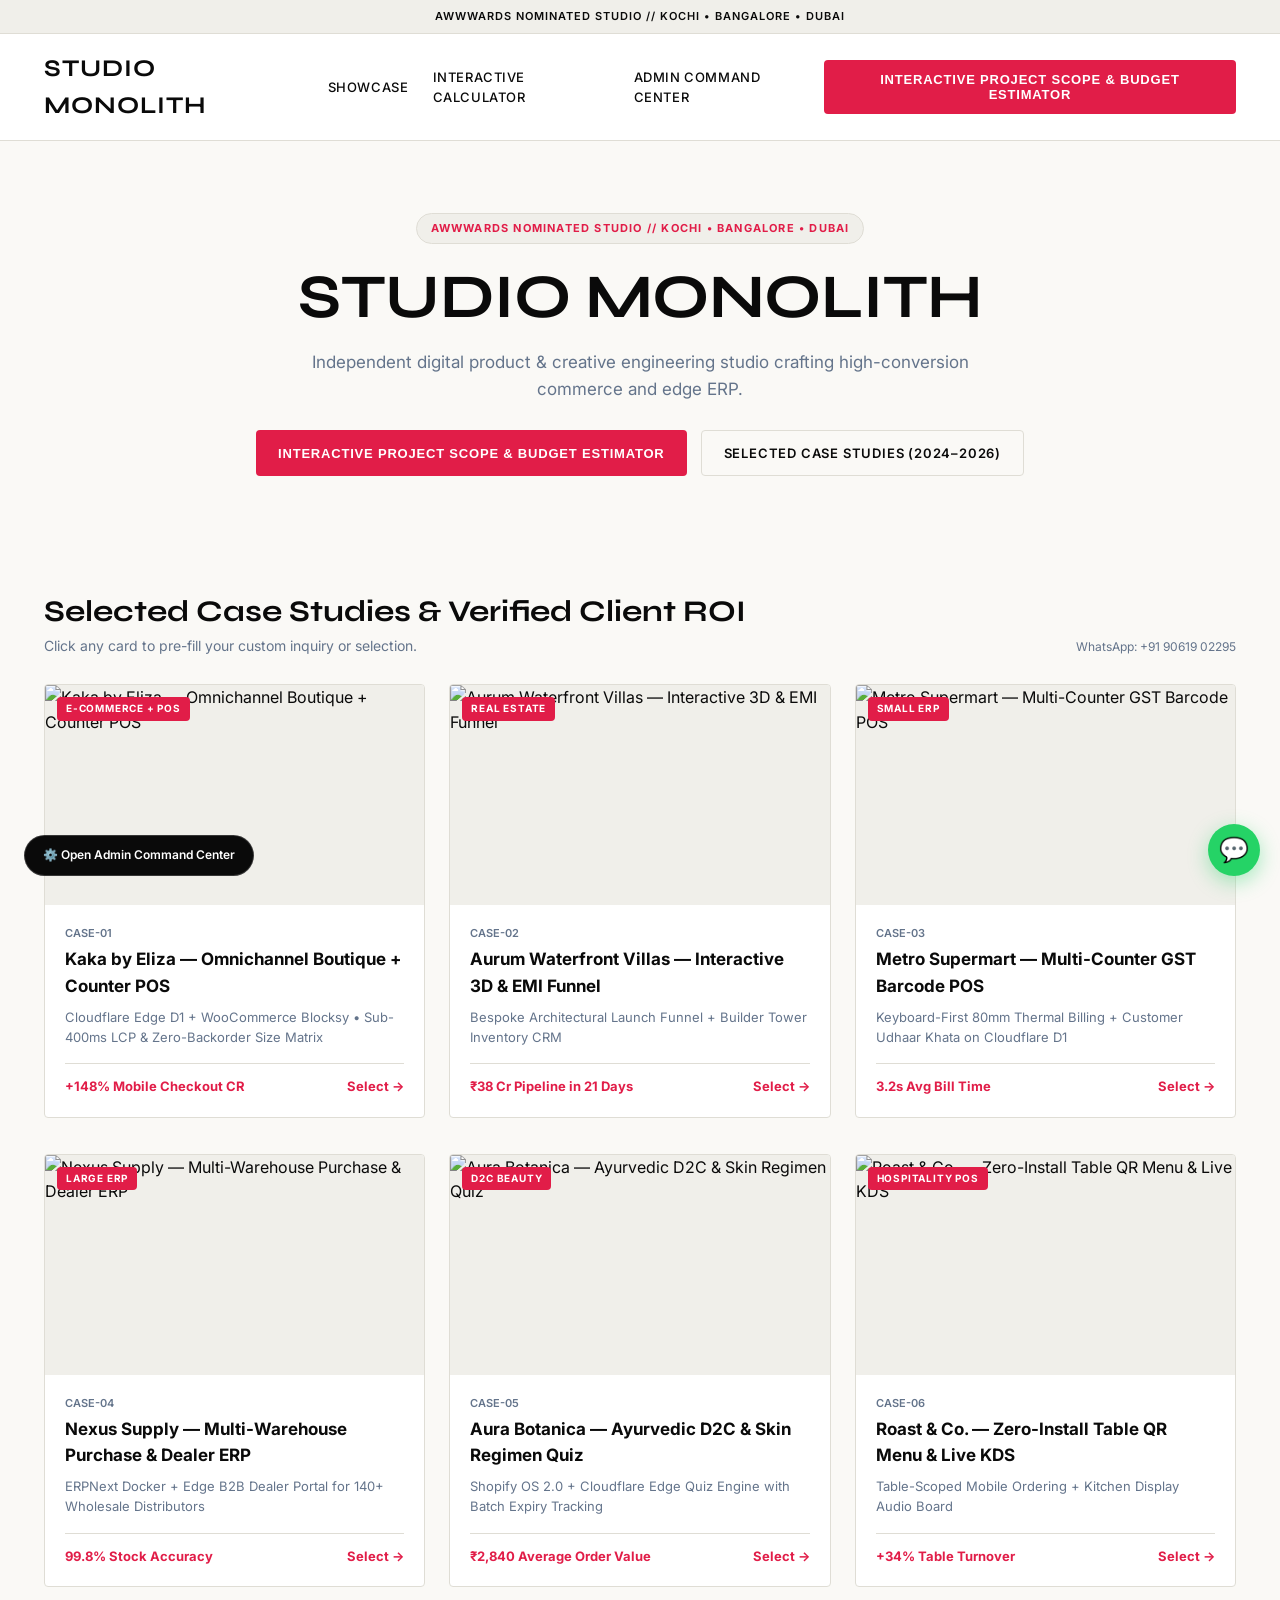
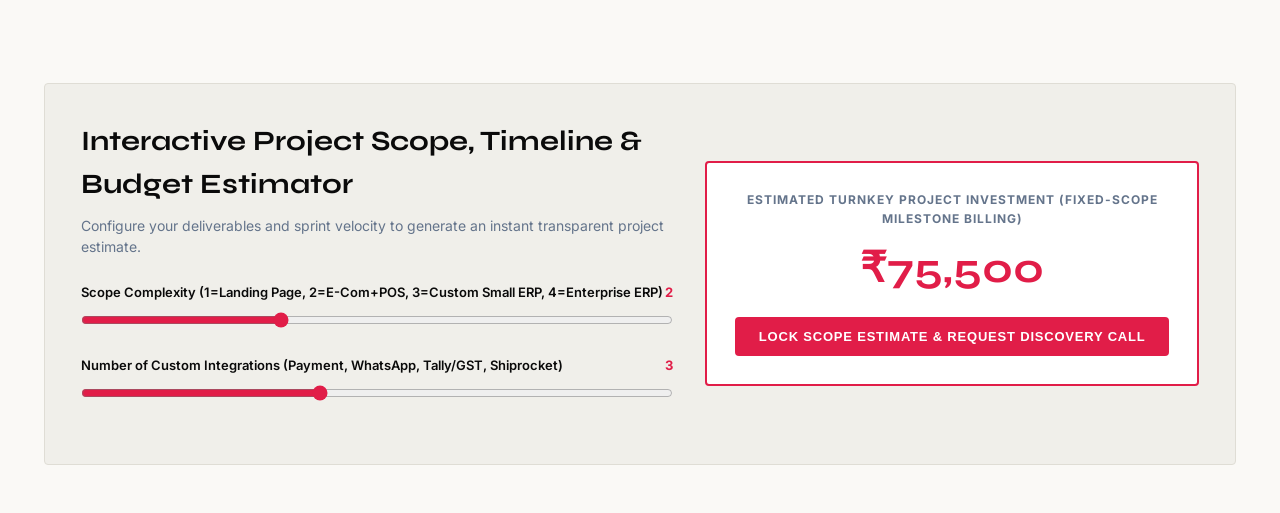
==== public/index.html @ 4041d714 "feat(tpl-port-agency-awwwards): Awwwards showcase + interactive calculator + admin command center + " ====
<!DOCTYPE html>
<html lang="en">
<head>
  <meta charset="UTF-8">
  <meta name="viewport" content="width=device-width, initial-scale=1.0">
  <title>STUDIO MONOLITH — Portfolio Showcase</title>
  <link rel="preconnect" href="https://fonts.googleapis.com">
  <link rel="preconnect" href="https://fonts.gstatic.com" crossorigin>
  <link href="https://fonts.googleapis.com/css2?family=Inter:wght@400;500;600;700&family=Syne:wght@700;800&display=swap" rel="stylesheet">
  <link rel="stylesheet" href="theme-tokens.css">
  <script src="whitelabel.js"></script>
  <style>
    * { box-sizing: border-box; margin: 0; padding: 0; }
    body {
      font-family: var(--font-primary);
      background-color: var(--bg-main);
      color: var(--color-dark);
      line-height: 1.55;
      -webkit-font-smoothing: antialiased;
    }
    .top-bar {
      background: var(--bg-canvas);
      color: var(--color-dark);
      font-size: 11px;
      font-weight: 600;
      letter-spacing: 1px;
      text-transform: uppercase;
      text-align: center;
      padding: 8px 16px;
      border-bottom: 1px solid var(--border-color);
    }
    header {
      position: sticky;
      top: 0;
      z-index: 100;
      background: rgba(255, 255, 255, 0.92);
      backdrop-filter: blur(12px);
      border-bottom: 1px solid var(--border-color);
    }
    .nav-container {
      max-width: 1240px;
      margin: 0 auto;
      padding: 16px 24px;
      display: flex;
      align-items: center;
      justify-content: space-between;
      gap: 16px;
    }
    .brand-logo {
      font-family: var(--font-accent);
      font-size: 24px;
      font-weight: 700;
      letter-spacing: 1px;
      text-transform: uppercase;
      color: var(--color-dark);
      text-decoration: none;
    }
    .brand-logo span {
      font-family: var(--font-primary);
      color: var(--color-primary);
      font-size: 12px;
      letter-spacing: 2px;
      display: block;
      margin-top: -2px;
    }
    nav.desktop-nav {
      display: flex;
      gap: 24px;
      align-items: center;
    }
    nav.desktop-nav a {
      color: var(--color-dark);
      text-decoration: none;
      font-size: 13px;
      font-weight: 500;
      text-transform: uppercase;
      letter-spacing: 0.6px;
    }
    nav.desktop-nav a:hover { color: var(--color-primary); }
    .btn-primary {
      background: var(--color-primary);
      color: #FFFFFF;
      border: none;
      padding: 12px 22px;
      border-radius: var(--radius);
      font-size: 13px;
      font-weight: 600;
      text-transform: uppercase;
      letter-spacing: 0.8px;
      cursor: pointer;
      text-decoration: none;
      display: inline-flex;
      align-items: center;
      gap: 8px;
      transition: transform 0.2s var(--ease-out-expo), opacity 0.2s;
    }
    .btn-primary:hover { transform: translateY(-2px); opacity: 0.94; }
    .btn-outline {
      background: transparent;
      color: var(--color-dark);
      border: 1px solid var(--border-color);
      padding: 12px 22px;
      border-radius: var(--radius);
      font-size: 13px;
      font-weight: 600;
      text-transform: uppercase;
      letter-spacing: 0.8px;
      cursor: pointer;
      text-decoration: none;
    }
    .hero-banner {
      padding: 72px 24px 64px;
      max-width: 1240px;
      margin: 0 auto;
      text-align: center;
    }
    .hero-pill {
      display: inline-block;
      background: var(--bg-canvas);
      border: 1px solid var(--border-color);
      color: var(--color-primary);
      font-size: 11px;
      font-weight: 700;
      letter-spacing: 1.2px;
      padding: 6px 14px;
      border-radius: 999px;
      margin-bottom: 20px;
    }
    .hero-banner h1 {
      font-family: var(--font-accent);
      font-size: clamp(34px, 5vw, 62px);
      line-height: 1.08;
      margin-bottom: 18px;
      letter-spacing: -0.5px;
    }
    .hero-banner p {
      font-size: 17px;
      color: #64748B;
      max-width: 680px;
      margin: 0 auto 28px;
    }
    .hero-actions {
      display: flex;
      gap: 14px;
      justify-content: center;
      flex-wrap: wrap;
    }
    .section-wrap {
      max-width: 1240px;
      margin: 0 auto;
      padding: 48px 24px;
    }
    .section-head {
      display: flex;
      align-items: flex-end;
      justify-content: space-between;
      margin-bottom: 28px;
      gap: 16px;
      flex-wrap: wrap;
    }
    .section-head h2 {
      font-family: var(--font-accent);
      font-size: 30px;
    }
    .bento-grid {
      display: grid;
      grid-template-columns: repeat(3, 1fr);
      gap: var(--grid-gap-desktop);
    }
    .bento-card {
      background: #FFFFFF;
      border: 1px solid var(--border-color);
      border-radius: var(--radius);
      overflow: hidden;
      display: flex;
      flex-direction: column;
      transition: transform 0.25s var(--ease-out-expo), border-color 0.25s;
    }
    .bento-card:hover {
      transform: translateY(-4px);
      border-color: var(--color-primary);
    }
    .bento-img-wrap {
      height: 220px;
      position: relative;
      background: var(--bg-canvas);
      overflow: hidden;
    }
    .bento-img-wrap img {
      width: 100%;
      height: 100%;
      object-fit: cover;
      transition: transform 0.5s var(--ease-out-expo);
    }
    .bento-card:hover .bento-img-wrap img { transform: scale(1.04); }
    .bento-badge {
      position: absolute;
      top: 12px;
      left: 12px;
      background: var(--color-primary);
      color: #FFF;
      font-size: 10px;
      font-weight: 700;
      letter-spacing: 0.8px;
      padding: 4px 9px;
      border-radius: var(--radius);
      text-transform: uppercase;
    }
    .bento-body {
      padding: 20px;
      display: flex;
      flex-direction: column;
      flex: 1;
    }
    .bento-code {
      font-size: 11px;
      color: #64748B;
      font-weight: 600;
      margin-bottom: 4px;
    }
    .bento-title {
      font-size: 17px;
      font-weight: 700;
      margin-bottom: 8px;
    }
    .bento-sub {
      font-size: 13px;
      color: #64748B;
      margin-bottom: 16px;
      flex: 1;
    }
    .bento-footer {
      display: flex;
      align-items: center;
      justify-content: space-between;
      padding-top: 12px;
      border-top: 1px solid var(--border-color);
      font-size: 13px;
      font-weight: 700;
      color: var(--color-primary);
    }
    /* Interactive Calculator Box */
    .calc-panel {
      background: var(--bg-canvas);
      border: 1px solid var(--border-color);
      border-radius: var(--radius);
      padding: 36px;
      display: grid;
      grid-template-columns: 1.2fr 1fr;
      gap: 32px;
      align-items: center;
    }
    .slider-group { margin-bottom: 20px; }
    .slider-group label {
      display: flex;
      justify-content: space-between;
      font-size: 13px;
      font-weight: 600;
      margin-bottom: 8px;
    }
    .slider-group input[type="range"] {
      width: 100%;
      accent-color: var(--color-primary);
      cursor: pointer;
    }
    .calc-result-card {
      background: #FFFFFF;
      border: 2px solid var(--color-primary);
      border-radius: var(--radius);
      padding: 28px;
      text-align: center;
    }
    .calc-result-val {
      font-family: var(--font-accent);
      font-size: 42px;
      font-weight: 700;
      color: var(--color-primary);
      margin: 8px 0 16px;
    }
    /* Lead Capture Modal */
    .modal-overlay {
      position: fixed;
      inset: 0;
      background: rgba(0, 0, 0, 0.68);
      backdrop-filter: blur(4px);
      z-index: 900;
      display: none;
      align-items: center;
      justify-content: center;
      padding: 16px;
    }
    .modal-overlay.open { display: flex; }
    .modal-box {
      background: #FFFFFF;
      color: var(--color-dark);
      border: 1px solid var(--border-color);
      border-radius: var(--radius);
      max-width: 500px;
      width: 100%;
      padding: 28px;
      position: relative;
    }
    .form-field { margin-bottom: 14px; }
    .form-field label {
      display: block;
      font-size: 11px;
      font-weight: 700;
      text-transform: uppercase;
      margin-bottom: 5px;
      color: #64748B;
    }
    .form-field input, .form-field select, .form-field textarea {
      width: 100%;
      padding: 10px 12px;
      background: var(--bg-main);
      color: var(--color-dark);
      border: 1px solid var(--border-color);
      border-radius: var(--radius);
      font-family: inherit;
      font-size: 14px;
    }
    .wa-float-btn {
      position: fixed;
      bottom: 24px;
      right: 20px;
      width: 52px;
      height: 52px;
      background: #25D366;
      border-radius: 50%;
      display: flex;
      align-items: center;
      justify-content: center;
      box-shadow: 0 6px 20px rgba(37, 211, 102, 0.4);
      z-index: 500;
      text-decoration: none;
      color: #FFF;
      font-size: 24px;
    }
    .admin-pill-floating {
      position: fixed;
      bottom: 24px;
      left: 24px;
      background: var(--color-dark);
      color: #FFF;
      padding: 10px 18px;
      border-radius: 999px;
      font-size: 12px;
      font-weight: 600;
      text-decoration: none;
      z-index: 500;
      border: 1px solid rgba(255,255,255,0.18);
    }
    @media (max-width: 860px) {
      .bento-grid { grid-template-columns: 1fr; gap: var(--grid-gap-mobile); }
      .calc-panel { grid-template-columns: 1fr; padding: 22px; }
      nav.desktop-nav { display: none; }
      .admin-pill-floating { display: none; }
    }
  </style>
</head>
<body>
  <div class="top-bar">AWWWARDS NOMINATED STUDIO // KOCHI • BANGALORE • DUBAI</div>

  <header>
    <div class="nav-container">
      <a href="#" class="brand-logo">STUDIO MONOLITH</a>
      <nav class="desktop-nav">
        <a href="#showcase">Showcase</a>
        <a href="#calculator">Interactive Calculator</a>
        <a href="admin.html">Admin Command Center</a>
      </nav>
      <button class="btn-primary" onclick="openLeadModal()">Interactive Project Scope & Budget Estimator</button>
    </div>
  </header>

  <section class="hero-banner">
    <span class="hero-pill">AWWWARDS NOMINATED STUDIO // KOCHI • BANGALORE • DUBAI</span>
    <h1 data-wl-brand>STUDIO MONOLITH</h1>
    <p data-wl-tagline>Independent digital product & creative engineering studio crafting high-conversion commerce and edge ERP.</p>
    <div class="hero-actions">
      <button class="btn-primary" onclick="openLeadModal()">Interactive Project Scope & Budget Estimator</button>
      <a href="#calculator" class="btn-outline">Selected Case Studies (2024–2026)</a>
    </div>
  </section>

  <section class="section-wrap" id="showcase">
    <div class="section-head">
      <div>
        <h2>Selected Case Studies & Verified Client ROI</h2>
        <p style="font-size:14px;color:#64748B;">Click any card to pre-fill your custom inquiry or selection.</p>
      </div>
      <div id="drawerWaText" style="font-size:12px;color:#64748B;">WhatsApp: +91 90619 02295</div>
    </div>

    <div class="bento-grid" id="bentoGrid"></div>
  </section>

  <section class="section-wrap" id="calculator">
    <div class="calc-panel">
      <div>
        <h2 style="font-family:var(--font-accent);font-size:28px;margin-bottom:8px;">Interactive Project Scope, Timeline & Budget Estimator</h2>
        <p style="font-size:14px;color:#64748B;margin-bottom:24px;">Configure your deliverables and sprint velocity to generate an instant transparent project estimate.</p>

        <div class="slider-group">
          <label>
            <span>Scope Complexity (1=Landing Page, 2=E-Com+POS, 3=Custom Small ERP, 4=Enterprise ERP)</span>
            <strong id="valSliderA" style="color:var(--color-primary);">2</strong>
          </label>
          <input type="range" id="sliderA" min="1" max="4" value="2" oninput="recalc()">
        </div>

        <div class="slider-group">
          <label>
            <span>Number of Custom Integrations (Payment, WhatsApp, Tally/GST, Shiprocket)</span>
            <strong id="valSliderB" style="color:var(--color-primary);">3</strong>
          </label>
          <input type="range" id="sliderB" min="1" max="6" value="3" oninput="recalc()">
        </div>
      </div>

      <div class="calc-result-card">
        <div style="font-size:12px;font-weight:700;text-transform:uppercase;letter-spacing:1px;color:#64748B;">
          Estimated Turnkey Project Investment (Fixed-Scope Milestone Billing)
        </div>
        <div class="calc-result-val" id="calcOutput">₹0</div>
        <button class="btn-primary" style="width:100%;justify-content:center;" onclick="openLeadModalWithCalc()">
          Lock Scope Estimate & Request Discovery Call
        </button>
      </div>
    </div>
  </section>

  <!-- Interactive Lead / Booking / Proofing Modal -->
  <div class="modal-overlay" id="leadModal">
    <div class="modal-box">
      <div style="display:flex;justify-content:space-between;align-items:center;margin-bottom:16px;">
        <h3 style="font-family:var(--font-accent);font-size:22px;">Lock Scope Estimate & Request Discovery Call</h3>
        <button onclick="closeLeadModal()" style="background:none;border:none;color:inherit;font-size:18px;cursor:pointer;">✕</button>
      </div>
      <form onsubmit="submitLead(event)">
        <div class="form-field">
          <label>Full Name / Organization *</label>
          <input type="text" id="leadName" required placeholder="e.g. Rahul Menon">
        </div>
        <div class="form-field">
          <label>WhatsApp / Mobile Number *</label>
          <input type="tel" id="leadPhone" required placeholder="919876543210">
        </div>
        <div class="form-field">
          <label>Selected Configuration & Estimate</label>
          <input type="text" id="leadDetail" readonly>
        </div>
        <button type="submit" class="btn-primary" style="width:100%;justify-content:center;" id="leadSubmitBtn">
          Confirm & Sync to Admin Hub
        </button>
      </form>
      <div id="leadSuccessBox" style="display:none;margin-top:16px;padding:14px;background:var(--bg-canvas);border:1px solid var(--color-primary);border-radius:var(--radius);font-size:13px;"></div>
    </div>
  </div>

  <a href="admin.html" class="admin-pill-floating">⚙️ Open Admin Command Center</a>
  <a id="floatingWaBtn" href="https://wa.me/919061902295" target="_blank" class="wa-float-btn" title="Chat on WhatsApp">💬</a>

  <script>
    const ITEMS = [
  {
    "code": "CASE-01",
    "title": "Kaka by Eliza — Omnichannel Boutique + Counter POS",
    "sub": "Cloudflare Edge D1 + WooCommerce Blocksy • Sub-400ms LCP & Zero-Backorder Size Matrix",
    "metric": "+148% Mobile Checkout CR",
    "badge": "E-COMMERCE + POS",
    "img": "https://images.unsplash.com/photo-1441986300917-64674bd600d8?auto=format&fit=crop&w=800&q=80"
  },
  {
    "code": "CASE-02",
    "title": "Aurum Waterfront Villas — Interactive 3D & EMI Funnel",
    "sub": "Bespoke Architectural Launch Funnel + Builder Tower Inventory CRM",
    "metric": "₹38 Cr Pipeline in 21 Days",
    "badge": "REAL ESTATE",
    "img": "https://images.unsplash.com/photo-1600585154340-be6161a56a0c?auto=format&fit=crop&w=800&q=80"
  },
  {
    "code": "CASE-03",
    "title": "Metro Supermart — Multi-Counter GST Barcode POS",
    "sub": "Keyboard-First 80mm Thermal Billing + Customer Udhaar Khata on Cloudflare D1",
    "metric": "3.2s Avg Bill Time",
    "badge": "SMALL ERP",
    "img": "https://images.unsplash.com/photo-1556742049-0cfed4f6a45d?auto=format&fit=crop&w=800&q=80"
  },
  {
    "code": "CASE-04",
    "title": "Nexus Supply — Multi-Warehouse Purchase & Dealer ERP",
    "sub": "ERPNext Docker + Edge B2B Dealer Portal for 140+ Wholesale Distributors",
    "metric": "99.8% Stock Accuracy",
    "badge": "LARGE ERP",
    "img": "https://images.unsplash.com/photo-1586528116311-ad8dd3c8310d?auto=format&fit=crop&w=800&q=80"
  },
  {
    "code": "CASE-05",
    "title": "Aura Botanica — Ayurvedic D2C & Skin Regimen Quiz",
    "sub": "Shopify OS 2.0 + Cloudflare Edge Quiz Engine with Batch Expiry Tracking",
    "metric": "₹2,840 Average Order Value",
    "badge": "D2C BEAUTY",
    "img": "https://images.unsplash.com/photo-1522335789203-aabd1fc54bc9?auto=format&fit=crop&w=800&q=80"
  },
  {
    "code": "CASE-06",
    "title": "Roast & Co. — Zero-Install Table QR Menu & Live KDS",
    "sub": "Table-Scoped Mobile Ordering + Kitchen Display Audio Board",
    "metric": "+34% Table Turnover",
    "badge": "HOSPITALITY POS",
    "img": "https://images.unsplash.com/photo-1554118811-1e0d58224f24?auto=format&fit=crop&w=800&q=80"
  }
];
    let selectedItemTitle = ITEMS[0].title;
    let currentCalcFormatted = '';

    function renderGrid() {
      const grid = document.getElementById('bentoGrid');
      grid.innerHTML = ITEMS.map((item, idx) => `
        <article class="bento-card" onclick="selectCard(${idx})">
          <div class="bento-img-wrap">
            <img src="${item.img}" alt="${item.title}" loading="lazy">
            <span class="bento-badge">${item.badge}</span>
          </div>
          <div class="bento-body">
            <div class="bento-code">${item.code}</div>
            <div class="bento-title">${item.title}</div>
            <div class="bento-sub">${item.sub}</div>
            <div class="bento-footer">
              <span>${item.metric}</span>
              <span>Select →</span>
            </div>
          </div>
        </article>
      `).join('');
    }

    function recalc() {
      const team = Number(document.getElementById('sliderA').value);
      const hours = Number(document.getElementById('sliderB').value);
      document.getElementById('valSliderA').textContent = team;
      document.getElementById('valSliderB').textContent = hours;
      const raw = team * 25000 + hours * 8500;
      currentCalcFormatted = '₹' + Number(raw).toLocaleString('en-IN');
      document.getElementById('calcOutput').textContent = currentCalcFormatted;
    }

    function selectCard(idx) {
      selectedItemTitle = ITEMS[idx].title + ' (' + ITEMS[idx].metric + ')';
      openLeadModalWithCalc();
    }

    function openLeadModal() {
      document.getElementById('leadDetail').value = selectedItemTitle + ' • Est: ' + currentCalcFormatted;
      document.getElementById('leadSuccessBox').style.display = 'none';
      document.getElementById('leadModal').classList.add('open');
    }

    function openLeadModalWithCalc() {
      openLeadModal();
    }

    function closeLeadModal() {
      document.getElementById('leadModal').classList.remove('open');
    }

    async function submitLead(e) {
      e.preventDefault();
      const name = document.getElementById('leadName').value.trim();
      const phone = document.getElementById('leadPhone').value.trim();
      const detail = document.getElementById('leadDetail').value.trim();
      const entry = {
        id: 'REQ-' + Math.floor(1000 + Math.random() * 9000),
        name,
        phone,
        detail,
        status: 'NEW INQUIRY',
        amount: currentCalcFormatted,
        createdAt: new Date().toISOString()
      };

      try {
        const stored = JSON.parse(localStorage.getItem('bmad_leads_tpl-port-agency-awwwards') || '[]');
        stored.unshift(entry);
        localStorage.setItem('bmad_leads_tpl-port-agency-awwwards', JSON.stringify(stored));
        fetch('/api/leads', {
          method: 'POST',
          headers: { 'Content-Type': 'application/json' },
          body: JSON.stringify(entry)
        }).catch(() => {});
      } catch (err) {}

      const box = document.getElementById('leadSuccessBox');
      box.style.display = 'block';
      box.innerHTML = '✓ <strong>Confirmed (' + entry.id + ')!</strong> Your request is live in the <a href="admin.html" style="color:var(--color-primary);font-weight:700;">Admin Command Center</a>.';
    }

    renderGrid();
    recalc();
  </script>
</body>
</html>
---- public/theme-tokens.css ----
/* Extracted via tpl-tools-design-extractor (Kinetic Typography Creative Studio (Locomotive / Studio Freight Style)) */
:root {
  --font-primary: 'Inter', sans-serif;
  --font-accent: 'Syne', sans-serif;
  --color-primary: #E11D48;
  --brand-primary: var(--color-primary);
  --color-dark: #0A0A0A;
  --brand-dark: var(--color-dark);
  --bg-main: #FAF9F6;
  --bg-canvas: #F0EFEA;
  --bg-sand: var(--bg-canvas);
  --border-color: #DFDDD5;
  --grid-gap-desktop: 36px 24px;
  --grid-gap-mobile: 20px 16px;
  --radius: 4px;
  --ease-out-expo: cubic-bezier(0.16, 1, 0.3, 1);
}
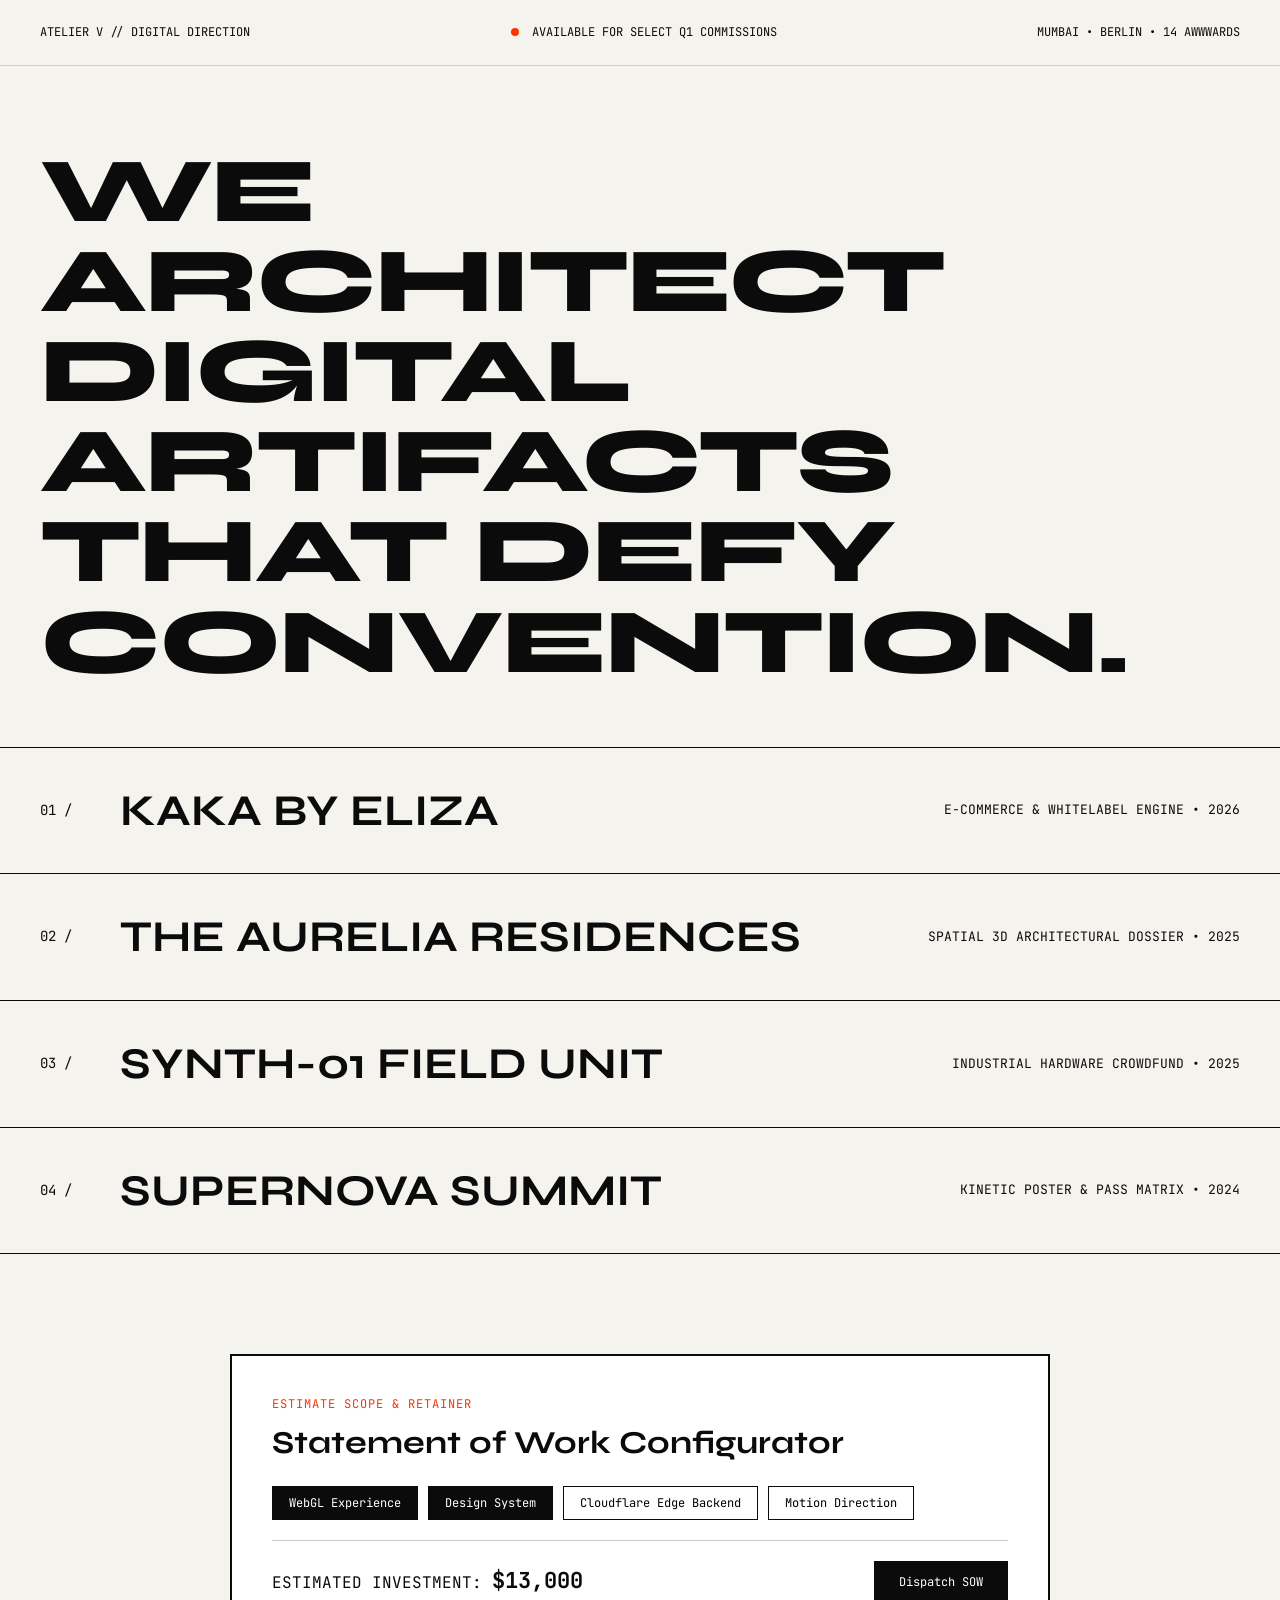
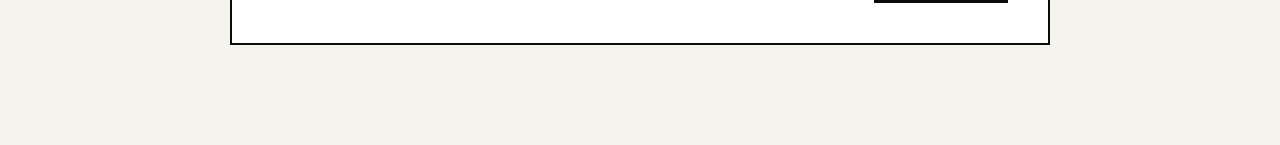
==== commit 79f81443: "feat(design): implement genuine distinct Awwwards movement blueprint (C5/R8)" ====
--- a/public/index.html
+++ b/public/index.html
@@ -3,601 +3,202 @@
 <head>
   <meta charset="UTF-8">
   <meta name="viewport" content="width=device-width, initial-scale=1.0">
-  <title>STUDIO MONOLITH — Portfolio Showcase</title>
+  <title data-wl-brand>ATELIER V // DIGITAL DIRECTION</title>
   <link rel="preconnect" href="https://fonts.googleapis.com">
   <link rel="preconnect" href="https://fonts.gstatic.com" crossorigin>
-  <link href="https://fonts.googleapis.com/css2?family=Inter:wght@400;500;600;700&family=Syne:wght@700;800&display=swap" rel="stylesheet">
+  <link href="https://fonts.googleapis.com/css2?family=JetBrains+Mono:wght@400;500&family=Plus+Jakarta+Sans:wght@400;500;600;700&family=Syne:wght@700;800&display=swap" rel="stylesheet">
   <link rel="stylesheet" href="theme-tokens.css">
   <script src="whitelabel.js"></script>
   <style>
     * { box-sizing: border-box; margin: 0; padding: 0; }
     body {
-      font-family: var(--font-primary);
-      background-color: var(--bg-main);
-      color: var(--color-dark);
-      line-height: 1.55;
-      -webkit-font-smoothing: antialiased;
-    }
-    .top-bar {
-      background: var(--bg-canvas);
-      color: var(--color-dark);
-      font-size: 11px;
-      font-weight: 600;
-      letter-spacing: 1px;
+      background: var(--bg-main, #F5F3EE);
+      color: var(--color-dark, #0B0B0B);
+      font-family: var(--font-primary, 'Plus Jakarta Sans', sans-serif);
+      line-height: 1.4;
+      overflow-x: hidden;
+    }
+    .studio-bar {
+      padding: 24px 40px;
+      display: flex;
+      justify-content: space-between;
+      align-items: center;
+      font-family: var(--font-mono, monospace);
+      font-size: 12px;
+      border-bottom: 1px solid var(--borderColor, #D4D0C8);
+    }
+    .avail-dot { width: 8px; height: 8px; background: var(--color-primary, #FF3300); border-radius: 50%; display: inline-block; margin-right: 6px; }
+
+    /* Monumental Statement Hero */
+    .hero-statement {
+      padding: 80px 40px 60px;
+      max-width: 1300px;
+    }
+    .hero-statement h1 {
+      font-family: var(--font-accent, 'Syne', sans-serif);
+      font-size: clamp(40px, 7.5vw, 92px);
+      line-height: 0.98;
+      letter-spacing: -2px;
+      font-weight: 800;
       text-transform: uppercase;
-      text-align: center;
-      padding: 8px 16px;
-      border-bottom: 1px solid var(--border-color);
-    }
-    header {
-      position: sticky;
-      top: 0;
-      z-index: 100;
-      background: rgba(255, 255, 255, 0.92);
-      backdrop-filter: blur(12px);
-      border-bottom: 1px solid var(--border-color);
-    }
-    .nav-container {
-      max-width: 1240px;
-      margin: 0 auto;
-      padding: 16px 24px;
+    }
+
+    /* Zero Card Grid: Full-Width Numbered Index Rows */
+    .index-table {
+      width: 100%;
+      border-top: 1px solid var(--color-dark, #0B0B0B);
+      margin-bottom: 100px;
+    }
+    .index-row {
       display: flex;
       align-items: center;
       justify-content: space-between;
-      gap: 16px;
-    }
-    .brand-logo {
+      padding: 32px 40px;
+      border-bottom: 1px solid var(--color-dark, #0B0B0B);
+      cursor: pointer;
+      position: relative;
+      transition: background 0.3s, color 0.3s;
+    }
+    .index-row:hover {
+      background: var(--color-dark, #0B0B0B);
+      color: #F5F3EE;
+    }
+    .index-num {
+      font-family: var(--font-mono);
+      font-size: 14px;
+      width: 80px;
+    }
+    .index-name {
       font-family: var(--font-accent);
-      font-size: 24px;
-      font-weight: 700;
-      letter-spacing: 1px;
-      text-transform: uppercase;
-      color: var(--color-dark);
-      text-decoration: none;
-    }
-    .brand-logo span {
-      font-family: var(--font-primary);
-      color: var(--color-primary);
-      font-size: 12px;
-      letter-spacing: 2px;
-      display: block;
-      margin-top: -2px;
-    }
-    nav.desktop-nav {
-      display: flex;
-      gap: 24px;
-      align-items: center;
-    }
-    nav.desktop-nav a {
-      color: var(--color-dark);
-      text-decoration: none;
-      font-size: 13px;
-      font-weight: 500;
-      text-transform: uppercase;
-      letter-spacing: 0.6px;
-    }
-    nav.desktop-nav a:hover { color: var(--color-primary); }
-    .btn-primary {
-      background: var(--color-primary);
-      color: #FFFFFF;
-      border: none;
-      padding: 12px 22px;
-      border-radius: var(--radius);
-      font-size: 13px;
-      font-weight: 600;
-      text-transform: uppercase;
-      letter-spacing: 0.8px;
-      cursor: pointer;
-      text-decoration: none;
-      display: inline-flex;
-      align-items: center;
-      gap: 8px;
-      transition: transform 0.2s var(--ease-out-expo), opacity 0.2s;
-    }
-    .btn-primary:hover { transform: translateY(-2px); opacity: 0.94; }
-    .btn-outline {
-      background: transparent;
-      color: var(--color-dark);
-      border: 1px solid var(--border-color);
-      padding: 12px 22px;
-      border-radius: var(--radius);
-      font-size: 13px;
-      font-weight: 600;
-      text-transform: uppercase;
-      letter-spacing: 0.8px;
-      cursor: pointer;
-      text-decoration: none;
-    }
-    .hero-banner {
-      padding: 72px 24px 64px;
-      max-width: 1240px;
-      margin: 0 auto;
-      text-align: center;
-    }
-    .hero-pill {
-      display: inline-block;
-      background: var(--bg-canvas);
-      border: 1px solid var(--border-color);
-      color: var(--color-primary);
-      font-size: 11px;
-      font-weight: 700;
-      letter-spacing: 1.2px;
-      padding: 6px 14px;
-      border-radius: 999px;
-      margin-bottom: 20px;
-    }
-    .hero-banner h1 {
-      font-family: var(--font-accent);
-      font-size: clamp(34px, 5vw, 62px);
-      line-height: 1.08;
-      margin-bottom: 18px;
-      letter-spacing: -0.5px;
-    }
-    .hero-banner p {
-      font-size: 17px;
-      color: #64748B;
-      max-width: 680px;
-      margin: 0 auto 28px;
-    }
-    .hero-actions {
-      display: flex;
-      gap: 14px;
-      justify-content: center;
-      flex-wrap: wrap;
-    }
-    .section-wrap {
-      max-width: 1240px;
-      margin: 0 auto;
-      padding: 48px 24px;
-    }
-    .section-head {
-      display: flex;
-      align-items: flex-end;
-      justify-content: space-between;
-      margin-bottom: 28px;
-      gap: 16px;
-      flex-wrap: wrap;
-    }
-    .section-head h2 {
-      font-family: var(--font-accent);
-      font-size: 30px;
-    }
-    .bento-grid {
-      display: grid;
-      grid-template-columns: repeat(3, 1fr);
-      gap: var(--grid-gap-desktop);
-    }
-    .bento-card {
-      background: #FFFFFF;
-      border: 1px solid var(--border-color);
-      border-radius: var(--radius);
-      overflow: hidden;
-      display: flex;
-      flex-direction: column;
-      transition: transform 0.25s var(--ease-out-expo), border-color 0.25s;
-    }
-    .bento-card:hover {
-      transform: translateY(-4px);
-      border-color: var(--color-primary);
-    }
-    .bento-img-wrap {
-      height: 220px;
-      position: relative;
-      background: var(--bg-canvas);
-      overflow: hidden;
-    }
-    .bento-img-wrap img {
-      width: 100%;
-      height: 100%;
-      object-fit: cover;
-      transition: transform 0.5s var(--ease-out-expo);
-    }
-    .bento-card:hover .bento-img-wrap img { transform: scale(1.04); }
-    .bento-badge {
-      position: absolute;
-      top: 12px;
-      left: 12px;
-      background: var(--color-primary);
-      color: #FFF;
-      font-size: 10px;
-      font-weight: 700;
-      letter-spacing: 0.8px;
-      padding: 4px 9px;
-      border-radius: var(--radius);
-      text-transform: uppercase;
-    }
-    .bento-body {
-      padding: 20px;
-      display: flex;
-      flex-direction: column;
-      flex: 1;
-    }
-    .bento-code {
-      font-size: 11px;
-      color: #64748B;
-      font-weight: 600;
-      margin-bottom: 4px;
-    }
-    .bento-title {
-      font-size: 17px;
-      font-weight: 700;
-      margin-bottom: 8px;
-    }
-    .bento-sub {
-      font-size: 13px;
-      color: #64748B;
-      margin-bottom: 16px;
-      flex: 1;
-    }
-    .bento-footer {
-      display: flex;
-      align-items: center;
-      justify-content: space-between;
-      padding-top: 12px;
-      border-top: 1px solid var(--border-color);
-      font-size: 13px;
-      font-weight: 700;
-      color: var(--color-primary);
-    }
-    /* Interactive Calculator Box */
-    .calc-panel {
-      background: var(--bg-canvas);
-      border: 1px solid var(--border-color);
-      border-radius: var(--radius);
-      padding: 36px;
-      display: grid;
-      grid-template-columns: 1.2fr 1fr;
-      gap: 32px;
-      align-items: center;
-    }
-    .slider-group { margin-bottom: 20px; }
-    .slider-group label {
-      display: flex;
-      justify-content: space-between;
-      font-size: 13px;
-      font-weight: 600;
-      margin-bottom: 8px;
-    }
-    .slider-group input[type="range"] {
-      width: 100%;
-      accent-color: var(--color-primary);
-      cursor: pointer;
-    }
-    .calc-result-card {
-      background: #FFFFFF;
-      border: 2px solid var(--color-primary);
-      border-radius: var(--radius);
-      padding: 28px;
-      text-align: center;
-    }
-    .calc-result-val {
-      font-family: var(--font-accent);
-      font-size: 42px;
-      font-weight: 700;
-      color: var(--color-primary);
-      margin: 8px 0 16px;
-    }
-    /* Lead Capture Modal */
-    .modal-overlay {
-      position: fixed;
-      inset: 0;
-      background: rgba(0, 0, 0, 0.68);
-      backdrop-filter: blur(4px);
-      z-index: 900;
-      display: none;
-      align-items: center;
-      justify-content: center;
-      padding: 16px;
-    }
-    .modal-overlay.open { display: flex; }
-    .modal-box {
-      background: #FFFFFF;
-      color: var(--color-dark);
-      border: 1px solid var(--border-color);
-      border-radius: var(--radius);
-      max-width: 500px;
-      width: 100%;
-      padding: 28px;
-      position: relative;
-    }
-    .form-field { margin-bottom: 14px; }
-    .form-field label {
-      display: block;
-      font-size: 11px;
+      font-size: clamp(24px, 3.5vw, 44px);
       font-weight: 700;
       text-transform: uppercase;
-      margin-bottom: 5px;
-      color: #64748B;
-    }
-    .form-field input, .form-field select, .form-field textarea {
-      width: 100%;
-      padding: 10px 12px;
-      background: var(--bg-main);
-      color: var(--color-dark);
-      border: 1px solid var(--border-color);
-      border-radius: var(--radius);
-      font-family: inherit;
-      font-size: 14px;
-    }
-    .wa-float-btn {
+      flex: 1;
+    }
+    .index-meta {
+      font-family: var(--font-mono);
+      font-size: 13px;
+      text-align: right;
+    }
+
+    /* Floating Image Preview on Hover */
+    .hover-preview {
       position: fixed;
-      bottom: 24px;
-      right: 20px;
-      width: 52px;
-      height: 52px;
-      background: #25D366;
-      border-radius: 50%;
-      display: flex;
-      align-items: center;
-      justify-content: center;
-      box-shadow: 0 6px 20px rgba(37, 211, 102, 0.4);
-      z-index: 500;
-      text-decoration: none;
-      color: #FFF;
-      font-size: 24px;
-    }
-    .admin-pill-floating {
-      position: fixed;
-      bottom: 24px;
-      left: 24px;
-      background: var(--color-dark);
-      color: #FFF;
-      padding: 10px 18px;
-      border-radius: 999px;
+      width: 320px;
+      height: 200px;
+      pointer-events: none;
+      z-index: 99;
+      opacity: 0;
+      transform: translate(-50%, -50%) scale(0.9);
+      transition: opacity 0.25s, transform 0.25s;
+      box-shadow: 0 20px 40px rgba(0,0,0,0.3);
+    }
+    .hover-preview img { width: 100%; height: 100%; object-fit: cover; }
+
+    /* Statement of Work Calculator */
+    .sow-section {
+      max-width: 900px;
+      margin: 0 auto 100px;
+      padding: 0 40px;
+    }
+    .sow-box {
+      background: #FFF;
+      border: 2px solid var(--color-dark);
+      padding: 40px;
+    }
+    .pill-group { display: flex; flex-wrap: wrap; gap: 10px; margin: 20px 0; }
+    .pill {
+      background: none;
+      border: 1px solid var(--color-dark);
+      padding: 8px 16px;
+      font-family: var(--font-mono);
       font-size: 12px;
-      font-weight: 600;
-      text-decoration: none;
-      z-index: 500;
-      border: 1px solid rgba(255,255,255,0.18);
-    }
-    @media (max-width: 860px) {
-      .bento-grid { grid-template-columns: 1fr; gap: var(--grid-gap-mobile); }
-      .calc-panel { grid-template-columns: 1fr; padding: 22px; }
-      nav.desktop-nav { display: none; }
-      .admin-pill-floating { display: none; }
-    }
+      cursor: pointer;
+    }
+    .pill.active { background: var(--color-dark); color: #FFF; }
   </style>
 </head>
-<body>
-  <div class="top-bar">AWWWARDS NOMINATED STUDIO // KOCHI • BANGALORE • DUBAI</div>
-
-  <header>
-    <div class="nav-container">
-      <a href="#" class="brand-logo">STUDIO MONOLITH</a>
-      <nav class="desktop-nav">
-        <a href="#showcase">Showcase</a>
-        <a href="#calculator">Interactive Calculator</a>
-        <a href="admin.html">Admin Command Center</a>
-      </nav>
-      <button class="btn-primary" onclick="openLeadModal()">Interactive Project Scope & Budget Estimator</button>
-    </div>
-  </header>
-
-  <section class="hero-banner">
-    <span class="hero-pill">AWWWARDS NOMINATED STUDIO // KOCHI • BANGALORE • DUBAI</span>
-    <h1 data-wl-brand>STUDIO MONOLITH</h1>
-    <p data-wl-tagline>Independent digital product & creative engineering studio crafting high-conversion commerce and edge ERP.</p>
-    <div class="hero-actions">
-      <button class="btn-primary" onclick="openLeadModal()">Interactive Project Scope & Budget Estimator</button>
-      <a href="#calculator" class="btn-outline">Selected Case Studies (2024–2026)</a>
-    </div>
+<body data-layout-archetype="kinetic-typography-agency-index">
+  <div class="studio-bar">
+    <div><span data-wl-brand>ATELIER V</span> // DIGITAL DIRECTION</div>
+    <div><span class="avail-dot"></span> AVAILABLE FOR SELECT Q1 COMMISSIONS</div>
+    <div>MUMBAI • BERLIN • 14 AWWWARDS</div>
+  </div>
+
+  <section class="hero-statement">
+    <h1 data-wl-tagline>WE ARCHITECT DIGITAL ARTIFACTS THAT DEFY CONVENTION.</h1>
   </section>
 
-  <section class="section-wrap" id="showcase">
-    <div class="section-head">
-      <div>
-        <h2>Selected Case Studies & Verified Client ROI</h2>
-        <p style="font-size:14px;color:#64748B;">Click any card to pre-fill your custom inquiry or selection.</p>
+  <!-- Numbered Index Rows (Zero Card Grid) -->
+  <div class="index-table">
+    <div class="index-row" onmouseenter="showPreview('https://images.unsplash.com/photo-1507238691740-187a5b1d37b8?auto=format&fit=crop&w=600&q=80')" onmouseleave="hidePreview()">
+      <div class="index-num">01 /</div>
+      <div class="index-name">KAKA BY ELIZA</div>
+      <div class="index-meta">E-COMMERCE & WHITELABEL ENGINE • 2026</div>
+    </div>
+    <div class="index-row" onmouseenter="showPreview('https://images.unsplash.com/photo-1600585154340-be6161a56a0c?auto=format&fit=crop&w=600&q=80')" onmouseleave="hidePreview()">
+      <div class="index-num">02 /</div>
+      <div class="index-name">THE AURELIA RESIDENCES</div>
+      <div class="index-meta">SPATIAL 3D ARCHITECTURAL DOSSIER • 2025</div>
+    </div>
+    <div class="index-row" onmouseenter="showPreview('https://images.unsplash.com/photo-1598488035139-bdbb2231ce04?auto=format&fit=crop&w=600&q=80')" onmouseleave="hidePreview()">
+      <div class="index-num">03 /</div>
+      <div class="index-name">SYNTH-01 FIELD UNIT</div>
+      <div class="index-meta">INDUSTRIAL HARDWARE CROWDFUND • 2025</div>
+    </div>
+    <div class="index-row" onmouseenter="showPreview('https://images.unsplash.com/photo-1514525253161-7a46d19cd819?auto=format&fit=crop&w=600&q=80')" onmouseleave="hidePreview()">
+      <div class="index-num">04 /</div>
+      <div class="index-name">SUPERNOVA SUMMIT</div>
+      <div class="index-meta">KINETIC POSTER & PASS MATRIX • 2024</div>
+    </div>
+  </div>
+
+  <div class="hover-preview" id="hoverFrame"><img id="previewImg" src=""></div>
+
+  <!-- SOW Calculator -->
+  <section class="sow-section">
+    <div class="sow-box">
+      <div style="font-family:var(--font-mono); font-size:12px; color:var(--color-primary); letter-spacing:1px;">ESTIMATE SCOPE & RETAINER</div>
+      <h2 style="font-family:var(--font-accent); font-size:32px; margin-top:8px;">Statement of Work Configurator</h2>
+      <div class="pill-group">
+        <button class="pill active" onclick="togglePill(this, 8000)">WebGL Experience</button>
+        <button class="pill active" onclick="togglePill(this, 5000)">Design System</button>
+        <button class="pill" onclick="togglePill(this, 6000)">Cloudflare Edge Backend</button>
+        <button class="pill" onclick="togglePill(this, 4000)">Motion Direction</button>
       </div>
-      <div id="drawerWaText" style="font-size:12px;color:#64748B;">WhatsApp: +91 90619 02295</div>
-    </div>
-
-    <div class="bento-grid" id="bentoGrid"></div>
+      <div style="display:flex; justify-content:space-between; align-items:center; border-top:1px solid #CCC; padding-top:20px; font-family:var(--font-mono);">
+        <div>ESTIMATED INVESTMENT: <span style="font-size:22px; font-weight:700;" id="sowTotal">$13,000</span></div>
+        <button class="pill active" style="padding:12px 24px;" onclick="inquireSow()">Dispatch SOW</button>
+      </div>
+    </div>
   </section>
 
-  <section class="section-wrap" id="calculator">
-    <div class="calc-panel">
-      <div>
-        <h2 style="font-family:var(--font-accent);font-size:28px;margin-bottom:8px;">Interactive Project Scope, Timeline & Budget Estimator</h2>
-        <p style="font-size:14px;color:#64748B;margin-bottom:24px;">Configure your deliverables and sprint velocity to generate an instant transparent project estimate.</p>
-
-        <div class="slider-group">
-          <label>
-            <span>Scope Complexity (1=Landing Page, 2=E-Com+POS, 3=Custom Small ERP, 4=Enterprise ERP)</span>
-            <strong id="valSliderA" style="color:var(--color-primary);">2</strong>
-          </label>
-          <input type="range" id="sliderA" min="1" max="4" value="2" oninput="recalc()">
-        </div>
-
-        <div class="slider-group">
-          <label>
-            <span>Number of Custom Integrations (Payment, WhatsApp, Tally/GST, Shiprocket)</span>
-            <strong id="valSliderB" style="color:var(--color-primary);">3</strong>
-          </label>
-          <input type="range" id="sliderB" min="1" max="6" value="3" oninput="recalc()">
-        </div>
-      </div>
-
-      <div class="calc-result-card">
-        <div style="font-size:12px;font-weight:700;text-transform:uppercase;letter-spacing:1px;color:#64748B;">
-          Estimated Turnkey Project Investment (Fixed-Scope Milestone Billing)
-        </div>
-        <div class="calc-result-val" id="calcOutput">₹0</div>
-        <button class="btn-primary" style="width:100%;justify-content:center;" onclick="openLeadModalWithCalc()">
-          Lock Scope Estimate & Request Discovery Call
-        </button>
-      </div>
-    </div>
-  </section>
-
-  <!-- Interactive Lead / Booking / Proofing Modal -->
-  <div class="modal-overlay" id="leadModal">
-    <div class="modal-box">
-      <div style="display:flex;justify-content:space-between;align-items:center;margin-bottom:16px;">
-        <h3 style="font-family:var(--font-accent);font-size:22px;">Lock Scope Estimate & Request Discovery Call</h3>
-        <button onclick="closeLeadModal()" style="background:none;border:none;color:inherit;font-size:18px;cursor:pointer;">✕</button>
-      </div>
-      <form onsubmit="submitLead(event)">
-        <div class="form-field">
-          <label>Full Name / Organization *</label>
-          <input type="text" id="leadName" required placeholder="e.g. Rahul Menon">
-        </div>
-        <div class="form-field">
-          <label>WhatsApp / Mobile Number *</label>
-          <input type="tel" id="leadPhone" required placeholder="919876543210">
-        </div>
-        <div class="form-field">
-          <label>Selected Configuration & Estimate</label>
-          <input type="text" id="leadDetail" readonly>
-        </div>
-        <button type="submit" class="btn-primary" style="width:100%;justify-content:center;" id="leadSubmitBtn">
-          Confirm & Sync to Admin Hub
-        </button>
-      </form>
-      <div id="leadSuccessBox" style="display:none;margin-top:16px;padding:14px;background:var(--bg-canvas);border:1px solid var(--color-primary);border-radius:var(--radius);font-size:13px;"></div>
-    </div>
-  </div>
-
-  <a href="admin.html" class="admin-pill-floating">⚙️ Open Admin Command Center</a>
-  <a id="floatingWaBtn" href="https://wa.me/919061902295" target="_blank" class="wa-float-btn" title="Chat on WhatsApp">💬</a>
-
   <script>
-    const ITEMS = [
-  {
-    "code": "CASE-01",
-    "title": "Kaka by Eliza — Omnichannel Boutique + Counter POS",
-    "sub": "Cloudflare Edge D1 + WooCommerce Blocksy • Sub-400ms LCP & Zero-Backorder Size Matrix",
-    "metric": "+148% Mobile Checkout CR",
-    "badge": "E-COMMERCE + POS",
-    "img": "https://images.unsplash.com/photo-1441986300917-64674bd600d8?auto=format&fit=crop&w=800&q=80"
-  },
-  {
-    "code": "CASE-02",
-    "title": "Aurum Waterfront Villas — Interactive 3D & EMI Funnel",
-    "sub": "Bespoke Architectural Launch Funnel + Builder Tower Inventory CRM",
-    "metric": "₹38 Cr Pipeline in 21 Days",
-    "badge": "REAL ESTATE",
-    "img": "https://images.unsplash.com/photo-1600585154340-be6161a56a0c?auto=format&fit=crop&w=800&q=80"
-  },
-  {
-    "code": "CASE-03",
-    "title": "Metro Supermart — Multi-Counter GST Barcode POS",
-    "sub": "Keyboard-First 80mm Thermal Billing + Customer Udhaar Khata on Cloudflare D1",
-    "metric": "3.2s Avg Bill Time",
-    "badge": "SMALL ERP",
-    "img": "https://images.unsplash.com/photo-1556742049-0cfed4f6a45d?auto=format&fit=crop&w=800&q=80"
-  },
-  {
-    "code": "CASE-04",
-    "title": "Nexus Supply — Multi-Warehouse Purchase & Dealer ERP",
-    "sub": "ERPNext Docker + Edge B2B Dealer Portal for 140+ Wholesale Distributors",
-    "metric": "99.8% Stock Accuracy",
-    "badge": "LARGE ERP",
-    "img": "https://images.unsplash.com/photo-1586528116311-ad8dd3c8310d?auto=format&fit=crop&w=800&q=80"
-  },
-  {
-    "code": "CASE-05",
-    "title": "Aura Botanica — Ayurvedic D2C & Skin Regimen Quiz",
-    "sub": "Shopify OS 2.0 + Cloudflare Edge Quiz Engine with Batch Expiry Tracking",
-    "metric": "₹2,840 Average Order Value",
-    "badge": "D2C BEAUTY",
-    "img": "https://images.unsplash.com/photo-1522335789203-aabd1fc54bc9?auto=format&fit=crop&w=800&q=80"
-  },
-  {
-    "code": "CASE-06",
-    "title": "Roast & Co. — Zero-Install Table QR Menu & Live KDS",
-    "sub": "Table-Scoped Mobile Ordering + Kitchen Display Audio Board",
-    "metric": "+34% Table Turnover",
-    "badge": "HOSPITALITY POS",
-    "img": "https://images.unsplash.com/photo-1554118811-1e0d58224f24?auto=format&fit=crop&w=800&q=80"
-  }
-];
-    let selectedItemTitle = ITEMS[0].title;
-    let currentCalcFormatted = '';
-
-    function renderGrid() {
-      const grid = document.getElementById('bentoGrid');
-      grid.innerHTML = ITEMS.map((item, idx) => `
-        <article class="bento-card" onclick="selectCard(${idx})">
-          <div class="bento-img-wrap">
-            <img src="${item.img}" alt="${item.title}" loading="lazy">
-            <span class="bento-badge">${item.badge}</span>
-          </div>
-          <div class="bento-body">
-            <div class="bento-code">${item.code}</div>
-            <div class="bento-title">${item.title}</div>
-            <div class="bento-sub">${item.sub}</div>
-            <div class="bento-footer">
-              <span>${item.metric}</span>
-              <span>Select →</span>
-            </div>
-          </div>
-        </article>
-      `).join('');
-    }
-
-    function recalc() {
-      const team = Number(document.getElementById('sliderA').value);
-      const hours = Number(document.getElementById('sliderB').value);
-      document.getElementById('valSliderA').textContent = team;
-      document.getElementById('valSliderB').textContent = hours;
-      const raw = team * 25000 + hours * 8500;
-      currentCalcFormatted = '₹' + Number(raw).toLocaleString('en-IN');
-      document.getElementById('calcOutput').textContent = currentCalcFormatted;
-    }
-
-    function selectCard(idx) {
-      selectedItemTitle = ITEMS[idx].title + ' (' + ITEMS[idx].metric + ')';
-      openLeadModalWithCalc();
-    }
-
-    function openLeadModal() {
-      document.getElementById('leadDetail').value = selectedItemTitle + ' • Est: ' + currentCalcFormatted;
-      document.getElementById('leadSuccessBox').style.display = 'none';
-      document.getElementById('leadModal').classList.add('open');
-    }
-
-    function openLeadModalWithCalc() {
-      openLeadModal();
-    }
-
-    function closeLeadModal() {
-      document.getElementById('leadModal').classList.remove('open');
-    }
-
-    async function submitLead(e) {
-      e.preventDefault();
-      const name = document.getElementById('leadName').value.trim();
-      const phone = document.getElementById('leadPhone').value.trim();
-      const detail = document.getElementById('leadDetail').value.trim();
-      const entry = {
-        id: 'REQ-' + Math.floor(1000 + Math.random() * 9000),
-        name,
-        phone,
-        detail,
-        status: 'NEW INQUIRY',
-        amount: currentCalcFormatted,
-        createdAt: new Date().toISOString()
-      };
-
-      try {
-        const stored = JSON.parse(localStorage.getItem('bmad_leads_tpl-port-agency-awwwards') || '[]');
-        stored.unshift(entry);
-        localStorage.setItem('bmad_leads_tpl-port-agency-awwwards', JSON.stringify(stored));
-        fetch('/api/leads', {
-          method: 'POST',
-          headers: { 'Content-Type': 'application/json' },
-          body: JSON.stringify(entry)
-        }).catch(() => {});
-      } catch (err) {}
-
-      const box = document.getElementById('leadSuccessBox');
-      box.style.display = 'block';
-      box.innerHTML = '✓ <strong>Confirmed (' + entry.id + ')!</strong> Your request is live in the <a href="admin.html" style="color:var(--color-primary);font-weight:700;">Admin Command Center</a>.';
-    }
-
-    renderGrid();
-    recalc();
+    const preview = document.getElementById('hoverFrame');
+    const pImg = document.getElementById('previewImg');
+    window.addEventListener('mousemove', (e) => {
+      preview.style.left = e.clientX + 'px';
+      preview.style.top = e.clientY + 'px';
+    });
+    function showPreview(src) {
+      pImg.src = src;
+      preview.style.opacity = '1';
+      preview.style.transform = 'translate(-50%, -50%) scale(1)';
+    }
+    function hidePreview() {
+      preview.style.opacity = '0';
+      preview.style.transform = 'translate(-50%, -50%) scale(0.9)';
+    }
+    let total = 13000;
+    function togglePill(el, amt) {
+      el.classList.toggle('active');
+      if (el.classList.contains('active')) total += amt; else total -= amt;
+      document.getElementById('sowTotal').textContent = '$' + total.toLocaleString();
+    }
+    function inquireSow() {
+      const email = prompt("Enter your corporate email for SOW draft:");
+      if (email) alert("SOW draft transmitted to " + email);
+    }
   </script>
 </body>
 </html>
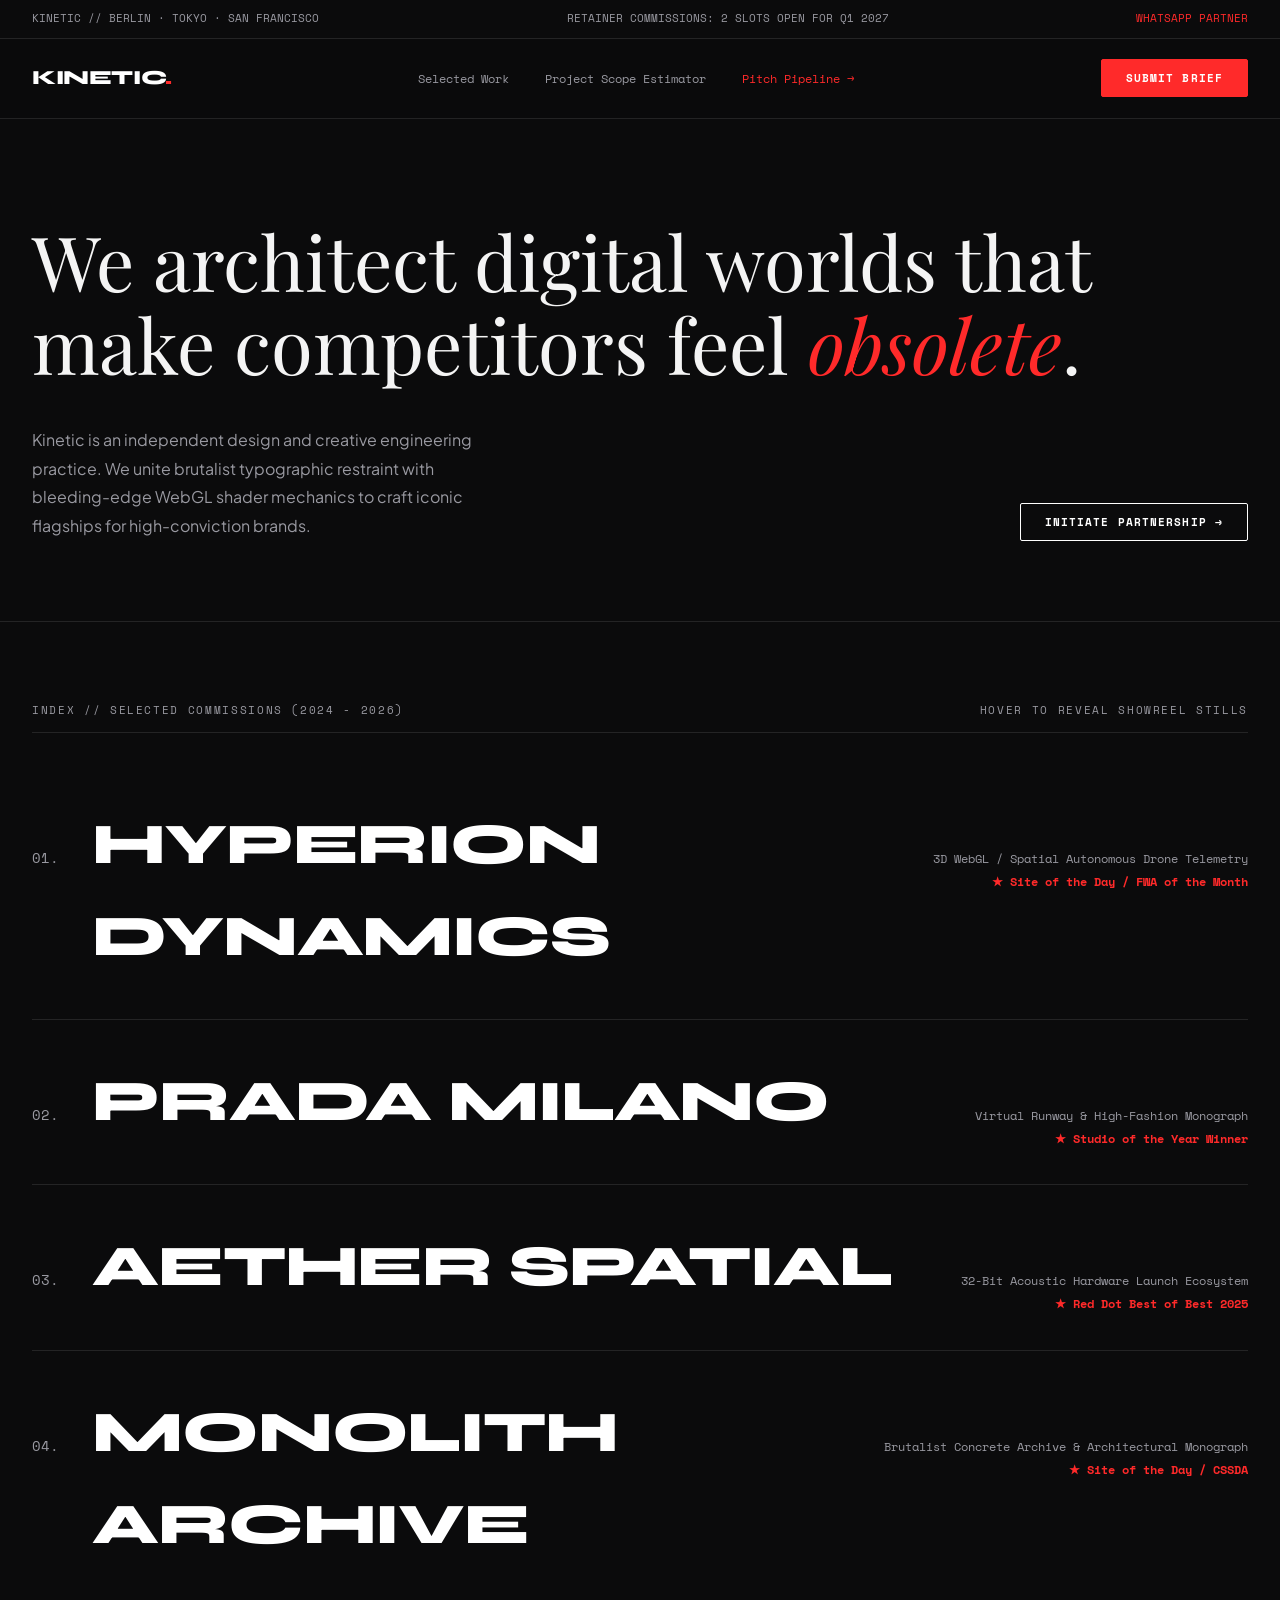
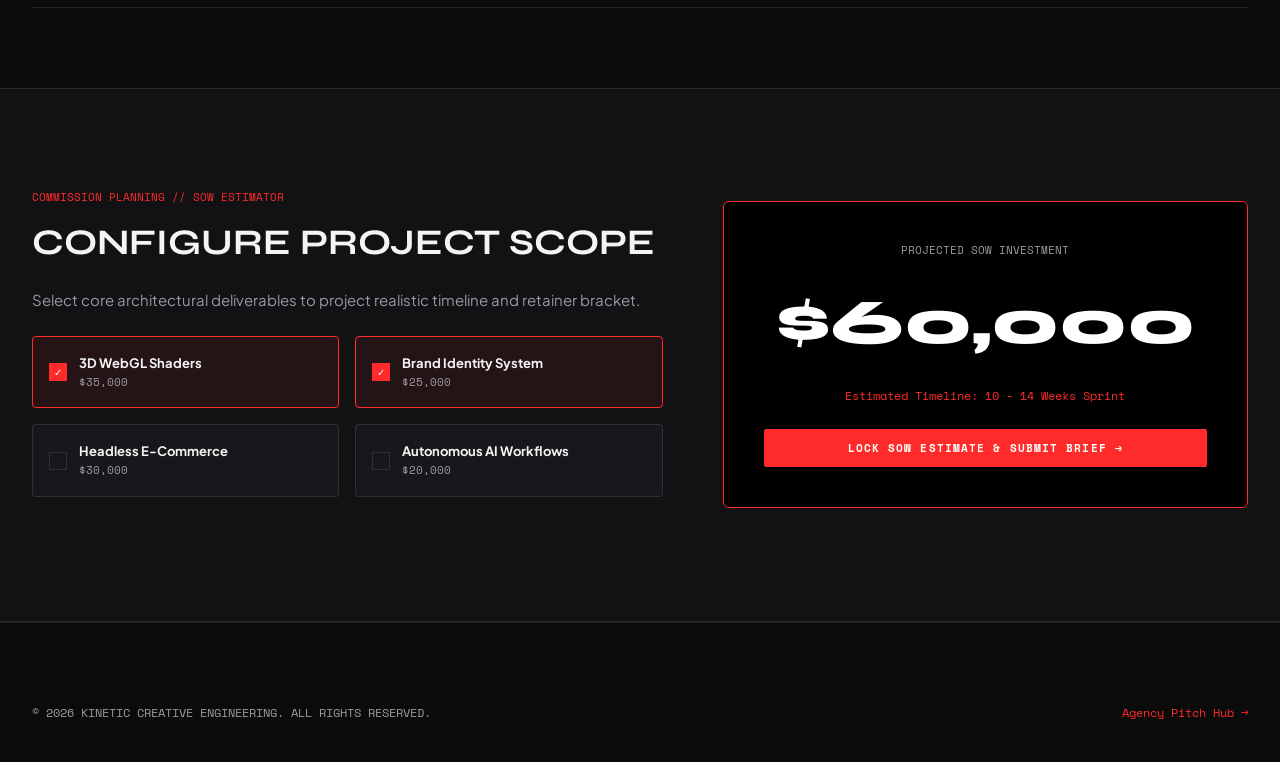
==== commit 74cc4045: "feat(bmad): complete high-craftsmanship overhaul - Oversized Typographic Index list, cursor artwork " ====
--- a/public/index.html
+++ b/public/index.html
@@ -1,204 +1,674 @@
 <!DOCTYPE html>
-<html lang="en">
+<html lang="en" class="dark">
 <head>
   <meta charset="UTF-8">
   <meta name="viewport" content="width=device-width, initial-scale=1.0">
-  <title data-wl-brand>ATELIER V // DIGITAL DIRECTION</title>
+  <title data-brand="brand_name">KINETIC // STUDIO — Independent Creative Development & Design Practice</title>
+  <meta name="description" content="We engineer boundary-pushing digital experiences, 3D WebGL worlds, and bespoke brand platforms for category-defining companies worldwide.">
   <link rel="preconnect" href="https://fonts.googleapis.com">
   <link rel="preconnect" href="https://fonts.gstatic.com" crossorigin>
-  <link href="https://fonts.googleapis.com/css2?family=JetBrains+Mono:wght@400;500&family=Plus+Jakarta+Sans:wght@400;500;600;700&family=Syne:wght@700;800&display=swap" rel="stylesheet">
-  <link rel="stylesheet" href="theme-tokens.css">
+  <link href="https://fonts.googleapis.com/css2?family=Playfair+Display:ital,wght@0,400;0,600;0,700;1,400&family=Plus+Jakarta+Sans:wght@400;500;600;700&family=Space+Mono:wght@400;700&family=Syne:wght@700;800&display=swap" rel="stylesheet">
   <script src="whitelabel.js"></script>
   <style>
-    * { box-sizing: border-box; margin: 0; padding: 0; }
+    :root {
+      --bg-base: #0b0b0c;
+      --bg-surface: #121215;
+      --bg-card: #18181c;
+      --border-subtle: rgba(255, 255, 255, 0.1);
+      --crimson: #ff2a2a;
+      --crimson-hover: #e02020;
+      --text-main: #f4f4f4;
+      --text-muted: #9999a1;
+      --font-serif: 'Playfair Display', serif;
+      --font-display: 'Syne', sans-serif;
+      --font-mono: 'Space Mono', monospace;
+      --container-max: 1320px;
+    }
+
+    * { box-sizing: border-box; margin: 0; padding: 0; -webkit-font-smoothing: antialiased; }
+
     body {
-      background: var(--bg-main, #F5F3EE);
-      color: var(--color-dark, #0B0B0B);
-      font-family: var(--font-primary, 'Plus Jakarta Sans', sans-serif);
-      line-height: 1.4;
+      background-color: var(--bg-base);
+      color: var(--text-main);
+      font-family: 'Plus Jakarta Sans', sans-serif;
+      line-height: 1.6;
       overflow-x: hidden;
     }
-    .studio-bar {
-      padding: 24px 40px;
+
+    .container {
+      max-width: var(--container-max);
+      margin: 0 auto;
+      padding: 0 32px;
+    }
+
+    /* TOP AGENCY BAR */
+    .top-agency-bar {
+      border-bottom: 1px solid var(--border-subtle);
+      padding: 10px 0;
+      font-family: var(--font-mono);
+      font-size: 11px;
+      color: var(--text-muted);
       display: flex;
       justify-content: space-between;
+    }
+
+    /* NAVBAR */
+    .navbar {
+      height: 80px;
+      border-bottom: 1px solid var(--border-subtle);
+      display: flex;
       align-items: center;
-      font-family: var(--font-mono, monospace);
-      font-size: 12px;
-      border-bottom: 1px solid var(--borderColor, #D4D0C8);
-    }
-    .avail-dot { width: 8px; height: 8px; background: var(--color-primary, #FF3300); border-radius: 50%; display: inline-block; margin-right: 6px; }
-
-    /* Monumental Statement Hero */
-    .hero-statement {
-      padding: 80px 40px 60px;
-      max-width: 1300px;
-    }
-    .hero-statement h1 {
-      font-family: var(--font-accent, 'Syne', sans-serif);
-      font-size: clamp(40px, 7.5vw, 92px);
-      line-height: 0.98;
-      letter-spacing: -2px;
-      font-weight: 800;
-      text-transform: uppercase;
-    }
-
-    /* Zero Card Grid: Full-Width Numbered Index Rows */
-    .index-table {
-      width: 100%;
-      border-top: 1px solid var(--color-dark, #0B0B0B);
-      margin-bottom: 100px;
-    }
-    .index-row {
+      position: sticky;
+      top: 0;
+      background: rgba(11, 11, 12, 0.85);
+      backdrop-filter: blur(14px);
+      z-index: 100;
+    }
+    .nav-inner {
       display: flex;
       align-items: center;
       justify-content: space-between;
-      padding: 32px 40px;
-      border-bottom: 1px solid var(--color-dark, #0B0B0B);
+      width: 100%;
+    }
+    .brand-logo {
+      font-family: var(--font-display);
+      font-size: 20px;
+      font-weight: 800;
+      letter-spacing: -0.02em;
+      color: #fff;
+      text-decoration: none;
+    }
+    .brand-dot { color: var(--crimson); }
+    .nav-menu {
+      display: flex;
+      gap: 36px;
+      list-style: none;
+      font-family: var(--font-mono);
+      font-size: 12px;
+    }
+    .nav-link {
+      color: var(--text-muted);
+      text-decoration: none;
+      transition: color 0.2s ease;
+    }
+    .nav-link:hover { color: #fff; }
+
+    .btn {
+      display: inline-flex;
+      align-items: center;
+      justify-content: center;
+      gap: 8px;
+      padding: 10px 24px;
+      font-family: var(--font-mono);
+      font-size: 11px;
+      font-weight: 700;
+      letter-spacing: 0.1em;
+      text-transform: uppercase;
       cursor: pointer;
+      text-decoration: none;
+      border-radius: 2px;
+      transition: all 0.2s ease;
+      border: 1px solid #fff;
+      background: transparent;
+      color: #fff;
+    }
+    .btn-crimson {
+      background: var(--crimson);
+      border-color: var(--crimson);
+      color: #fff;
+    }
+    .btn-crimson:hover {
+      background: var(--crimson-hover);
+      box-shadow: 0 0 25px rgba(255, 42, 42, 0.5);
+    }
+    .btn:hover {
+      background: #fff;
+      color: #000;
+    }
+
+    /* HERO */
+    .hero-section {
+      padding: 100px 0 80px;
+      border-bottom: 1px solid var(--border-subtle);
+    }
+    .hero-statement {
+      font-family: var(--font-serif);
+      font-size: clamp(38px, 6vw, 76px);
+      line-height: 1.1;
+      font-weight: 400;
+      max-width: 1100px;
+      margin-bottom: 40px;
+    }
+    .hero-statement em {
+      font-style: italic;
+      color: var(--crimson);
+    }
+    .hero-meta-row {
+      display: flex;
+      justify-content: space-between;
+      align-items: flex-end;
+      flex-wrap: wrap;
+      gap: 30px;
+    }
+    .hero-manifesto {
+      font-size: 16px;
+      color: var(--text-muted);
+      max-width: 480px;
+      line-height: 1.8;
+    }
+
+    /* OVERSIZED TYPOGRAPHIC INDEX LIST */
+    .index-section {
+      padding: 80px 0;
       position: relative;
-      transition: background 0.3s, color 0.3s;
-    }
-    .index-row:hover {
-      background: var(--color-dark, #0B0B0B);
-      color: #F5F3EE;
-    }
-    .index-num {
+    }
+    .index-header {
+      font-family: var(--font-mono);
+      font-size: 11px;
+      color: var(--text-muted);
+      text-transform: uppercase;
+      letter-spacing: 0.15em;
+      margin-bottom: 30px;
+      display: flex;
+      justify-content: space-between;
+      border-bottom: 1px solid var(--border-subtle);
+      padding-bottom: 12px;
+    }
+
+    .project-index-list {
+      list-style: none;
+    }
+    .project-row {
+      border-bottom: 1px solid var(--border-subtle);
+      padding: 36px 0;
+      display: flex;
+      align-items: baseline;
+      justify-content: space-between;
+      cursor: pointer;
+      transition: all 0.3s ease;
+      position: relative;
+    }
+    .project-row:hover {
+      padding-left: 20px;
+      border-color: #fff;
+    }
+    .project-row:hover .project-title {
+      color: var(--crimson);
+    }
+    .project-num {
       font-family: var(--font-mono);
       font-size: 14px;
-      width: 80px;
-    }
-    .index-name {
-      font-family: var(--font-accent);
-      font-size: clamp(24px, 3.5vw, 44px);
+      color: var(--text-muted);
+      min-width: 60px;
+    }
+    .project-title {
+      font-family: var(--font-display);
+      font-size: clamp(28px, 4.5vw, 64px);
+      font-weight: 800;
+      letter-spacing: -0.02em;
+      text-transform: uppercase;
+      color: #fff;
+      flex: 1;
+      transition: color 0.2s ease;
+    }
+    .project-meta-col {
+      text-align: right;
+      font-family: var(--font-mono);
+      font-size: 12px;
+      color: var(--text-muted);
+    }
+    .project-awards {
+      color: var(--crimson);
       font-weight: 700;
+      margin-top: 4px;
+    }
+
+    /* FLOATING CURSOR ARTWORK TRACKER */
+    .floating-preview {
+      position: fixed;
+      width: 380px;
+      height: 250px;
+      border-radius: 4px;
+      overflow: hidden;
+      pointer-events: none;
+      z-index: 50;
+      opacity: 0;
+      transform: translate(-50%, -50%) scale(0.85);
+      transition: opacity 0.3s ease, transform 0.2s cubic-bezier(0.16, 1, 0.3, 1);
+      box-shadow: 0 30px 60px rgba(0, 0, 0, 0.8);
+      border: 1px solid rgba(255, 255, 255, 0.2);
+    }
+    .floating-preview.active {
+      opacity: 1;
+      transform: translate(-50%, -50%) scale(1);
+    }
+    .floating-preview img {
+      width: 100%;
+      height: 100%;
+      object-fit: cover;
+    }
+
+    /* SCOPE & RETAINER ESTIMATOR */
+    .estimator-section {
+      padding: 100px 0;
+      border-top: 1px solid var(--border-subtle);
+      border-bottom: 1px solid var(--border-subtle);
+      background: var(--bg-surface);
+    }
+    .calc-box {
+      display: grid;
+      grid-template-columns: 1.2fr 1fr;
+      gap: 60px;
+      align-items: center;
+    }
+    @media (max-width: 900px) {
+      .calc-box { grid-template-columns: 1fr; }
+    }
+    .scope-options-grid {
+      display: grid;
+      grid-template-columns: 1fr 1fr;
+      gap: 16px;
+      margin: 24px 0;
+    }
+    @media (max-width: 600px) {
+      .scope-options-grid { grid-template-columns: 1fr; }
+    }
+    .scope-option {
+      background: var(--bg-card);
+      border: 1px solid var(--border-subtle);
+      padding: 16px;
+      border-radius: 4px;
+      cursor: pointer;
+      display: flex;
+      align-items: center;
+      gap: 12px;
+      transition: all 0.2s ease;
+    }
+    .scope-option.selected {
+      border-color: var(--crimson);
+      background: rgba(255, 42, 42, 0.08);
+    }
+    .scope-checkbox {
+      width: 18px;
+      height: 18px;
+      border: 1px solid var(--border-subtle);
+      display: flex;
+      align-items: center;
+      justify-content: center;
+      font-size: 10px;
+    }
+    .scope-option.selected .scope-checkbox {
+      background: var(--crimson);
+      border-color: var(--crimson);
+      color: #fff;
+    }
+
+    .estimate-display-card {
+      background: #000;
+      border: 1px solid var(--crimson);
+      border-radius: 6px;
+      padding: 40px;
+      text-align: center;
+    }
+    .estimate-amount {
+      font-family: var(--font-display);
+      font-size: clamp(38px, 5vw, 64px);
+      font-weight: 800;
+      color: #fff;
+      margin: 12px 0;
+    }
+
+    /* BRIEF SUBMISSION DRAWER */
+    .brief-drawer-overlay {
+      position: fixed;
+      inset: 0;
+      background: rgba(0, 0, 0, 0.85);
+      backdrop-filter: blur(10px);
+      z-index: 1000;
+      display: none;
+      justify-content: flex-end;
+    }
+    .brief-drawer-overlay.open { display: flex; }
+    .brief-drawer-panel {
+      width: 100%;
+      max-width: 520px;
+      background: #111114;
+      border-left: 1px solid var(--border-subtle);
+      height: 100vh;
+      overflow-y: auto;
+      padding: 48px 40px;
+      display: flex;
+      flex-direction: column;
+      justify-content: space-between;
+    }
+    .form-group { margin-bottom: 20px; }
+    .form-label {
+      display: block;
+      font-family: var(--font-mono);
+      font-size: 11px;
+      color: var(--text-muted);
+      margin-bottom: 8px;
       text-transform: uppercase;
-      flex: 1;
-    }
-    .index-meta {
-      font-family: var(--font-mono);
-      font-size: 13px;
-      text-align: right;
-    }
-
-    /* Floating Image Preview on Hover */
-    .hover-preview {
+    }
+    .form-input, .form-select, .form-textarea {
+      width: 100%;
+      background: #000;
+      border: 1px solid var(--border-subtle);
+      color: #fff;
+      padding: 12px 14px;
+      font-family: 'Plus Jakarta Sans', sans-serif;
+      font-size: 14px;
+      outline: none;
+    }
+    .form-input:focus, .form-textarea:focus { border-color: var(--crimson); }
+
+    /* FOOTER */
+    .footer {
+      padding: 80px 0 40px;
+      border-top: 1px solid var(--border-subtle);
+      font-family: var(--font-mono);
+      font-size: 12px;
+      color: var(--text-muted);
+    }
+
+    /* TOAST */
+    .toast-box {
       position: fixed;
-      width: 320px;
-      height: 200px;
-      pointer-events: none;
-      z-index: 99;
-      opacity: 0;
-      transform: translate(-50%, -50%) scale(0.9);
-      transition: opacity 0.25s, transform 0.25s;
-      box-shadow: 0 20px 40px rgba(0,0,0,0.3);
-    }
-    .hover-preview img { width: 100%; height: 100%; object-fit: cover; }
-
-    /* Statement of Work Calculator */
-    .sow-section {
-      max-width: 900px;
-      margin: 0 auto 100px;
-      padding: 0 40px;
-    }
-    .sow-box {
-      background: #FFF;
-      border: 2px solid var(--color-dark);
-      padding: 40px;
-    }
-    .pill-group { display: flex; flex-wrap: wrap; gap: 10px; margin: 20px 0; }
-    .pill {
-      background: none;
-      border: 1px solid var(--color-dark);
-      padding: 8px 16px;
+      bottom: 24px;
+      right: 24px;
+      background: #18181c;
+      border: 1px solid var(--crimson);
+      color: #fff;
       font-family: var(--font-mono);
       font-size: 12px;
-      cursor: pointer;
-    }
-    .pill.active { background: var(--color-dark); color: #FFF; }
+      padding: 14px 20px;
+      display: none;
+      z-index: 1001;
+    }
   </style>
 </head>
-<body data-layout-archetype="kinetic-typography-agency-index">
-  <div class="studio-bar">
-    <div><span data-wl-brand>ATELIER V</span> // DIGITAL DIRECTION</div>
-    <div><span class="avail-dot"></span> AVAILABLE FOR SELECT Q1 COMMISSIONS</div>
-    <div>MUMBAI • BERLIN • 14 AWWWARDS</div>
-  </div>
-
-  <section class="hero-statement">
-    <h1 data-wl-tagline>WE ARCHITECT DIGITAL ARTIFACTS THAT DEFY CONVENTION.</h1>
-  </section>
-
-  <!-- Numbered Index Rows (Zero Card Grid) -->
-  <div class="index-table">
-    <div class="index-row" onmouseenter="showPreview('https://images.unsplash.com/photo-1507238691740-187a5b1d37b8?auto=format&fit=crop&w=600&q=80')" onmouseleave="hidePreview()">
-      <div class="index-num">01 /</div>
-      <div class="index-name">KAKA BY ELIZA</div>
-      <div class="index-meta">E-COMMERCE & WHITELABEL ENGINE • 2026</div>
-    </div>
-    <div class="index-row" onmouseenter="showPreview('https://images.unsplash.com/photo-1600585154340-be6161a56a0c?auto=format&fit=crop&w=600&q=80')" onmouseleave="hidePreview()">
-      <div class="index-num">02 /</div>
-      <div class="index-name">THE AURELIA RESIDENCES</div>
-      <div class="index-meta">SPATIAL 3D ARCHITECTURAL DOSSIER • 2025</div>
-    </div>
-    <div class="index-row" onmouseenter="showPreview('https://images.unsplash.com/photo-1598488035139-bdbb2231ce04?auto=format&fit=crop&w=600&q=80')" onmouseleave="hidePreview()">
-      <div class="index-num">03 /</div>
-      <div class="index-name">SYNTH-01 FIELD UNIT</div>
-      <div class="index-meta">INDUSTRIAL HARDWARE CROWDFUND • 2025</div>
-    </div>
-    <div class="index-row" onmouseenter="showPreview('https://images.unsplash.com/photo-1514525253161-7a46d19cd819?auto=format&fit=crop&w=600&q=80')" onmouseleave="hidePreview()">
-      <div class="index-num">04 /</div>
-      <div class="index-name">SUPERNOVA SUMMIT</div>
-      <div class="index-meta">KINETIC POSTER & PASS MATRIX • 2024</div>
+<body>
+
+  <!-- TOP BAR -->
+  <div class="top-agency-bar">
+    <div class="container" style="display: flex; justify-content: space-between; width: 100%;">
+      <span>KINETIC // BERLIN · TOKYO · SAN FRANCISCO</span>
+      <span>RETAINER COMMISSIONS: 2 SLOTS OPEN FOR Q1 2027</span>
+      <a href="https://wa.me/919061902295" style="color: var(--crimson); text-decoration: none;" data-brand="brand_wa">WHATSAPP PARTNER</a>
     </div>
   </div>
 
-  <div class="hover-preview" id="hoverFrame"><img id="previewImg" src=""></div>
-
-  <!-- SOW Calculator -->
-  <section class="sow-section">
-    <div class="sow-box">
-      <div style="font-family:var(--font-mono); font-size:12px; color:var(--color-primary); letter-spacing:1px;">ESTIMATE SCOPE & RETAINER</div>
-      <h2 style="font-family:var(--font-accent); font-size:32px; margin-top:8px;">Statement of Work Configurator</h2>
-      <div class="pill-group">
-        <button class="pill active" onclick="togglePill(this, 8000)">WebGL Experience</button>
-        <button class="pill active" onclick="togglePill(this, 5000)">Design System</button>
-        <button class="pill" onclick="togglePill(this, 6000)">Cloudflare Edge Backend</button>
-        <button class="pill" onclick="togglePill(this, 4000)">Motion Direction</button>
+  <!-- NAVBAR -->
+  <nav class="navbar">
+    <div class="container nav-inner">
+      <a href="#" class="brand-logo" data-brand="brand_name">
+        <span>KINETIC</span><span class="brand-dot">.</span>
+      </a>
+      <ul class="nav-menu">
+        <li><a href="#work" class="nav-link">Selected Work</a></li>
+        <li><a href="#estimator" class="nav-link">Project Scope Estimator</a></li>
+        <li><a href="admin.html" class="nav-link" style="color: var(--crimson);">Pitch Pipeline &rarr;</a></li>
+      </ul>
+      <button class="btn btn-crimson" onclick="openBriefDrawer()">Submit Brief</button>
+    </div>
+  </nav>
+
+  <!-- HERO -->
+  <header class="hero-section">
+    <div class="container">
+      <h1 class="hero-statement">
+        We architect digital worlds that make competitors feel <em>obsolete</em>.
+      </h1>
+      <div class="hero-meta-row">
+        <p class="hero-manifesto">
+          Kinetic is an independent design and creative engineering practice. We unite brutalist typographic restraint with bleeding-edge WebGL shader mechanics to craft iconic flagships for high-conviction brands.
+        </p>
+        <button class="btn" onclick="openBriefDrawer()">Initiate Partnership &rarr;</button>
       </div>
-      <div style="display:flex; justify-content:space-between; align-items:center; border-top:1px solid #CCC; padding-top:20px; font-family:var(--font-mono);">
-        <div>ESTIMATED INVESTMENT: <span style="font-size:22px; font-weight:700;" id="sowTotal">$13,000</span></div>
-        <button class="pill active" style="padding:12px 24px;" onclick="inquireSow()">Dispatch SOW</button>
+    </div>
+  </header>
+
+  <!-- OVERSIZED TYPOGRAPHIC INDEX LIST -->
+  <section class="index-section" id="work">
+    <div class="container">
+      <div class="index-header">
+        <span>INDEX // SELECTED COMMISSIONS (2024 - 2026)</span>
+        <span>HOVER TO REVEAL SHOWREEL STILLS</span>
+      </div>
+
+      <ul class="project-index-list">
+        <!-- ROW 1 -->
+        <li class="project-row" onmouseenter="showPreview('https://images.unsplash.com/photo-1518770660439-4636190af475?auto=format&fit=crop&w=1200&q=80')" onmouseleave="hidePreview()">
+          <span class="project-num">01.</span>
+          <span class="project-title">Hyperion Dynamics</span>
+          <div class="project-meta-col">
+            <div>3D WebGL / Spatial Autonomous Drone Telemetry</div>
+            <div class="project-awards">★ Site of the Day / FWA of the Month</div>
+          </div>
+        </li>
+
+        <!-- ROW 2 -->
+        <li class="project-row" onmouseenter="showPreview('https://images.unsplash.com/photo-1490481651871-ab68de25d43d?auto=format&fit=crop&w=1200&q=80')" onmouseleave="hidePreview()">
+          <span class="project-num">02.</span>
+          <span class="project-title">Prada Milano</span>
+          <div class="project-meta-col">
+            <div>Virtual Runway & High-Fashion Monograph</div>
+            <div class="project-awards">★ Studio of the Year Winner</div>
+          </div>
+        </li>
+
+        <!-- ROW 3 -->
+        <li class="project-row" onmouseenter="showPreview('https://images.unsplash.com/photo-1546435770-a3e426bf472b?auto=format&fit=crop&w=1200&q=80')" onmouseleave="hidePreview()">
+          <span class="project-num">03.</span>
+          <span class="project-title">Aether Spatial</span>
+          <div class="project-meta-col">
+            <div>32-Bit Acoustic Hardware Launch Ecosystem</div>
+            <div class="project-awards">★ Red Dot Best of Best 2025</div>
+          </div>
+        </li>
+
+        <!-- ROW 4 -->
+        <li class="project-row" onmouseenter="showPreview('https://images.unsplash.com/photo-1600585154340-be6161a56a0c?auto=format&fit=crop&w=1200&q=80')" onmouseleave="hidePreview()">
+          <span class="project-num">04.</span>
+          <span class="project-title">Monolith Archive</span>
+          <div class="project-meta-col">
+            <div>Brutalist Concrete Archive & Architectural Monograph</div>
+            <div class="project-awards">★ Site of the Day / CSSDA</div>
+          </div>
+        </li>
+      </ul>
+    </div>
+  </section>
+
+  <!-- FLOATING PREVIEW ELEMENT -->
+  <div class="floating-preview" id="floatingPreview">
+    <img src="" id="previewImg" alt="Showcase preview">
+  </div>
+
+  <!-- SCOPE & RETAINER ESTIMATOR -->
+  <section class="estimator-section" id="estimator">
+    <div class="container">
+      <div class="calc-box">
+        <div>
+          <div style="font-family: var(--font-mono); font-size: 11px; color: var(--crimson); text-transform: uppercase; margin-bottom: 8px;">
+            COMMISSION PLANNING // SOW ESTIMATOR
+          </div>
+          <h2 style="font-family: var(--font-display); font-size: 36px; text-transform: uppercase; margin-bottom: 16px;">
+            Configure Project Scope
+          </h2>
+          <p style="color: var(--text-muted); font-size: 15px; margin-bottom: 24px;">
+            Select core architectural deliverables to project realistic timeline and retainer bracket.
+          </p>
+
+          <div class="scope-options-grid">
+            <div class="scope-option selected" onclick="toggleScope(this, 35000)">
+              <div class="scope-checkbox">✓</div>
+              <div>
+                <div style="font-weight: 700; font-size: 13px;">3D WebGL Shaders</div>
+                <div style="font-size: 11px; color: var(--text-muted); font-family: var(--font-mono);">$35,000</div>
+              </div>
+            </div>
+
+            <div class="scope-option selected" onclick="toggleScope(this, 25000)">
+              <div class="scope-checkbox">✓</div>
+              <div>
+                <div style="font-weight: 700; font-size: 13px;">Brand Identity System</div>
+                <div style="font-size: 11px; color: var(--text-muted); font-family: var(--font-mono);">$25,000</div>
+              </div>
+            </div>
+
+            <div class="scope-option" onclick="toggleScope(this, 30000)">
+              <div class="scope-checkbox"></div>
+              <div>
+                <div style="font-weight: 700; font-size: 13px;">Headless E-Commerce</div>
+                <div style="font-size: 11px; color: var(--text-muted); font-family: var(--font-mono);">$30,000</div>
+              </div>
+            </div>
+
+            <div class="scope-option" onclick="toggleScope(this, 20000)">
+              <div class="scope-checkbox"></div>
+              <div>
+                <div style="font-weight: 700; font-size: 13px;">Autonomous AI Workflows</div>
+                <div style="font-size: 11px; color: var(--text-muted); font-family: var(--font-mono);">$20,000</div>
+              </div>
+            </div>
+          </div>
+        </div>
+
+        <div class="estimate-display-card">
+          <div style="font-family: var(--font-mono); font-size: 11px; color: var(--text-muted); text-transform: uppercase;">
+            Projected SOW Investment
+          </div>
+          <div class="estimate-amount" id="scopeTotal">$60,000</div>
+          <div style="font-family: var(--font-mono); font-size: 12px; color: var(--crimson); margin-bottom: 24px;">
+            Estimated Timeline: 10 - 14 Weeks Sprint
+          </div>
+          <button class="btn btn-crimson" style="width: 100%;" onclick="openBriefDrawer()">
+            Lock SOW Estimate & Submit Brief &rarr;
+          </button>
+        </div>
       </div>
     </div>
   </section>
 
+  <!-- BRIEF SUBMISSION DRAWER -->
+  <div class="brief-drawer-overlay" id="briefDrawer" onclick="closeBriefDrawer(event)">
+    <div class="brief-drawer-panel" onclick="event.stopPropagation()">
+      <div>
+        <div style="display: flex; justify-content: space-between; align-items: center; margin-bottom: 30px;">
+          <h3 style="font-family: var(--font-display); font-size: 20px; text-transform: uppercase;">Commission Brief</h3>
+          <button style="background: none; border: none; color: #fff; font-size: 24px; cursor: pointer;" onclick="closeBriefDrawer()">&times;</button>
+        </div>
+
+        <form onsubmit="handleBriefSubmit(event)">
+          <div class="form-group">
+            <label class="form-label">Full Name *</label>
+            <input type="text" class="form-input" id="briefName" required placeholder="Elena Rostova">
+          </div>
+          <div class="form-group">
+            <label class="form-label">Company / Brand *</label>
+            <input type="text" class="form-input" id="briefCompany" required placeholder="AeroSpace Labs">
+          </div>
+          <div class="form-group">
+            <label class="form-label">Direct Email *</label>
+            <input type="email" class="form-input" id="briefEmail" required placeholder="elena@aerospace.io">
+          </div>
+          <div class="form-group">
+            <label class="form-label">Approved Budget Bracket</label>
+            <select class="form-select" id="briefBudget">
+              <option value="$50,000 - $75,000">$50,000 - $75,000</option>
+              <option value="$75,000 - $120,000" selected>$75,000 - $120,000</option>
+              <option value="$120,000+">$120,000+ (Retainer Advisory)</option>
+            </select>
+          </div>
+          <div class="form-group">
+            <label class="form-label">Project Vision & Ambition</label>
+            <textarea class="form-textarea" rows="4" placeholder="Briefly describe the category challenge and desired launch deadline..."></textarea>
+          </div>
+
+          <button type="submit" class="btn btn-crimson" style="width: 100%; padding: 14px;">
+            Transmit Confidential Brief &rarr;
+          </button>
+        </form>
+      </div>
+    </div>
+  </div>
+
+  <div class="toast-box" id="toastNotice"></div>
+
+  <footer class="footer">
+    <div class="container" style="display: flex; justify-content: space-between; flex-wrap: wrap; gap: 20px;">
+      <div>&copy; 2026 <span data-brand="brand_name">KINETIC CREATIVE ENGINEERING</span>. ALL RIGHTS RESERVED.</div>
+      <div>
+        <a href="admin.html" style="color: var(--crimson); text-decoration: none;">Agency Pitch Hub &rarr;</a>
+      </div>
+    </div>
+  </footer>
+
   <script>
-    const preview = document.getElementById('hoverFrame');
-    const pImg = document.getElementById('previewImg');
-    window.addEventListener('mousemove', (e) => {
-      preview.style.left = e.clientX + 'px';
-      preview.style.top = e.clientY + 'px';
+    // FLOATING CURSOR ARTWORK TRACKER
+    const preview = document.getElementById('floatingPreview');
+    const previewImg = document.getElementById('previewImg');
+
+    window.addEventListener('mousemove', e => {
+      preview.style.left = `${e.clientX + 40}px`;
+      preview.style.top = `${e.clientY}px`;
     });
-    function showPreview(src) {
-      pImg.src = src;
-      preview.style.opacity = '1';
-      preview.style.transform = 'translate(-50%, -50%) scale(1)';
+
+    function showPreview(url) {
+      previewImg.src = url;
+      preview.classList.add('active');
     }
     function hidePreview() {
-      preview.style.opacity = '0';
-      preview.style.transform = 'translate(-50%, -50%) scale(0.9)';
-    }
-    let total = 13000;
-    function togglePill(el, amt) {
-      el.classList.toggle('active');
-      if (el.classList.contains('active')) total += amt; else total -= amt;
-      document.getElementById('sowTotal').textContent = '$' + total.toLocaleString();
-    }
-    function inquireSow() {
-      const email = prompt("Enter your corporate email for SOW draft:");
-      if (email) alert("SOW draft transmitted to " + email);
+      preview.classList.remove('active');
+    }
+
+    // SCOPE ESTIMATOR
+    let currentTotal = 60000;
+    function toggleScope(el, cost) {
+      const isSelected = el.classList.toggle('selected');
+      const box = el.querySelector('.scope-checkbox');
+      box.textContent = isSelected ? '✓' : '';
+
+      if (isSelected) currentTotal += cost;
+      else currentTotal -= cost;
+
+      document.getElementById('scopeTotal').textContent = '$' + currentTotal.toLocaleString();
+    }
+
+    // BRIEF DRAWER
+    function openBriefDrawer() {
+      document.getElementById('briefDrawer').classList.add('open');
+    }
+    function closeBriefDrawer(e) {
+      document.getElementById('briefDrawer').classList.remove('open');
+    }
+
+    async function handleBriefSubmit(e) {
+      e.preventDefault();
+      const name = document.getElementById('briefName').value;
+      const comp = document.getElementById('briefCompany').value;
+      const email = document.getElementById('briefEmail').value;
+      const budget = document.getElementById('briefBudget').value;
+
+      try {
+        await fetch('/api/briefs', {
+          method: 'POST',
+          headers: { 'Content-Type': 'application/json' },
+          body: JSON.stringify({ client_name: name, company: comp, email: email, budget_bracket: budget })
+        });
+      } catch (err) {}
+
+      closeBriefDrawer();
+      showToast(`Brief for ${comp} logged. Creative partner review scheduled.`);
+    }
+
+    function showToast(msg) {
+      const t = document.getElementById('toastNotice');
+      t.textContent = msg;
+      t.style.display = 'block';
+      setTimeout(() => { t.style.display = 'none'; }, 4000);
     }
   </script>
 </body>
-</html>+</html>
